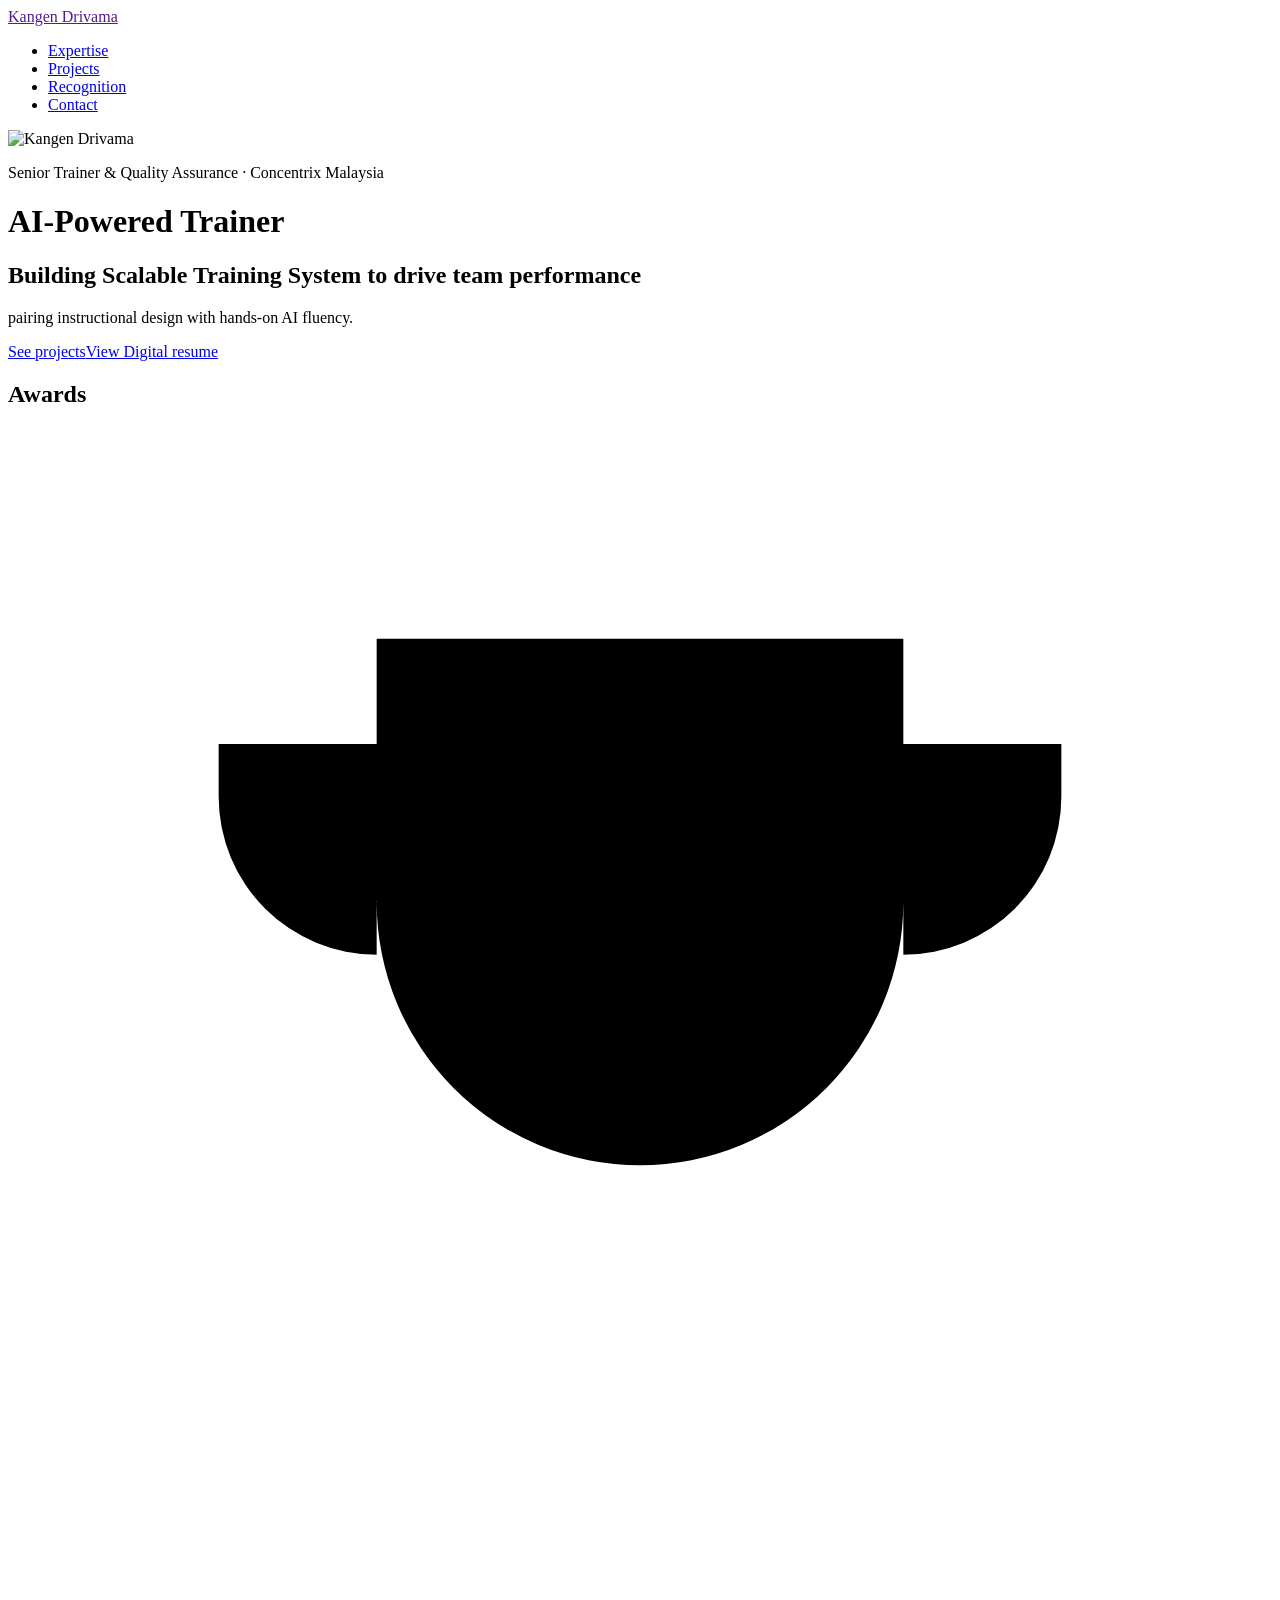
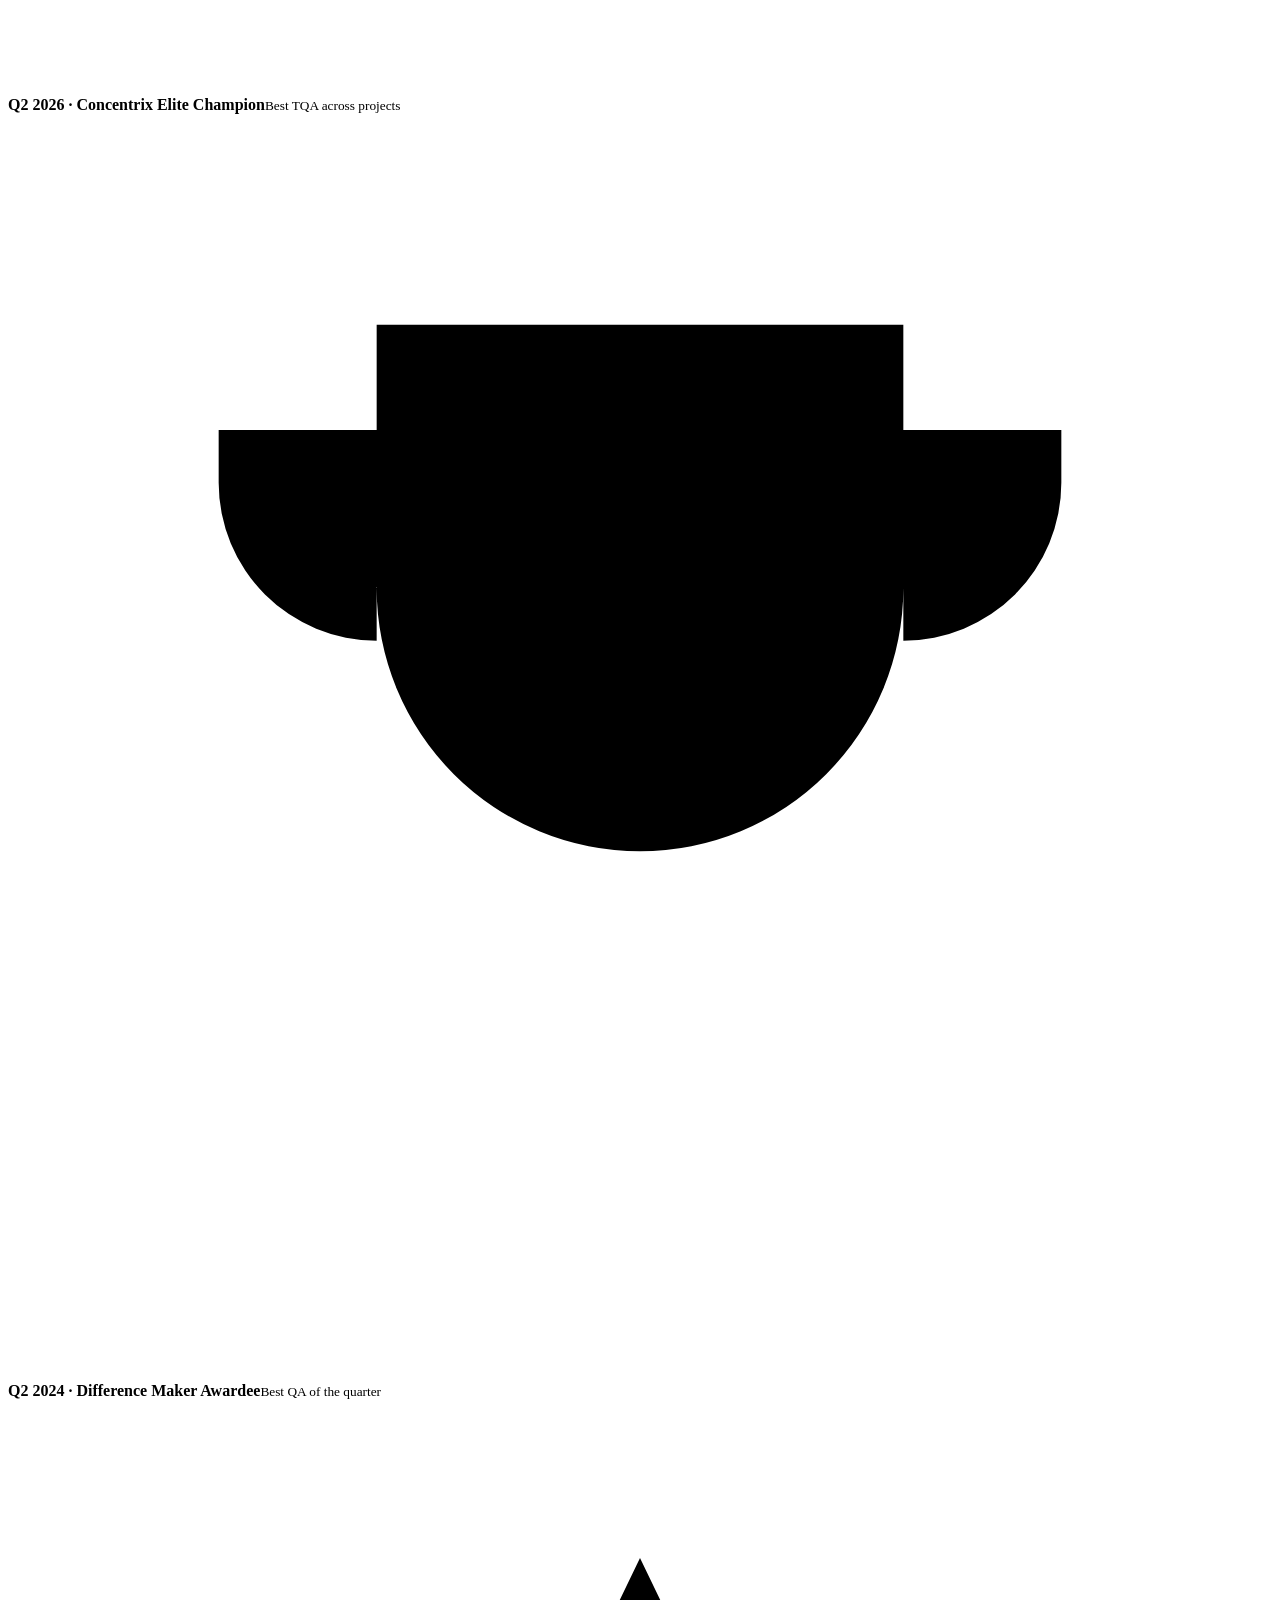
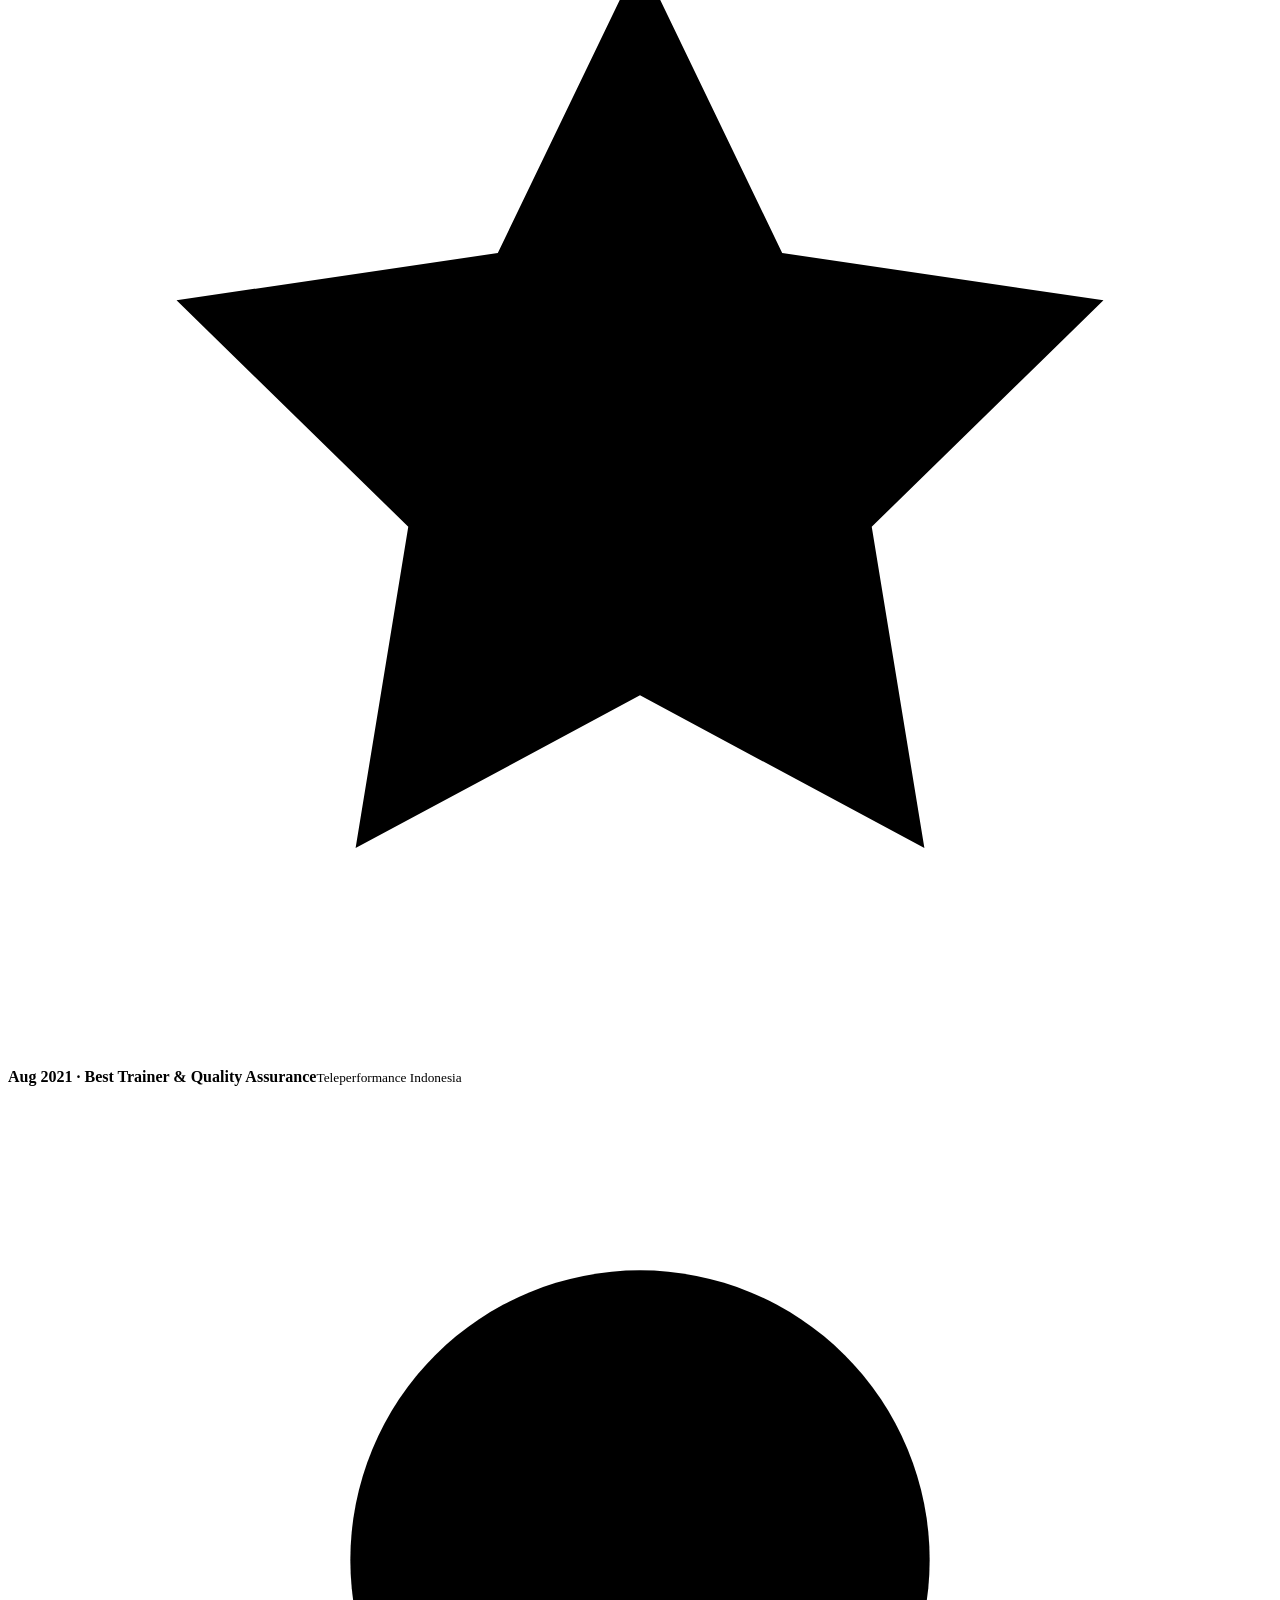
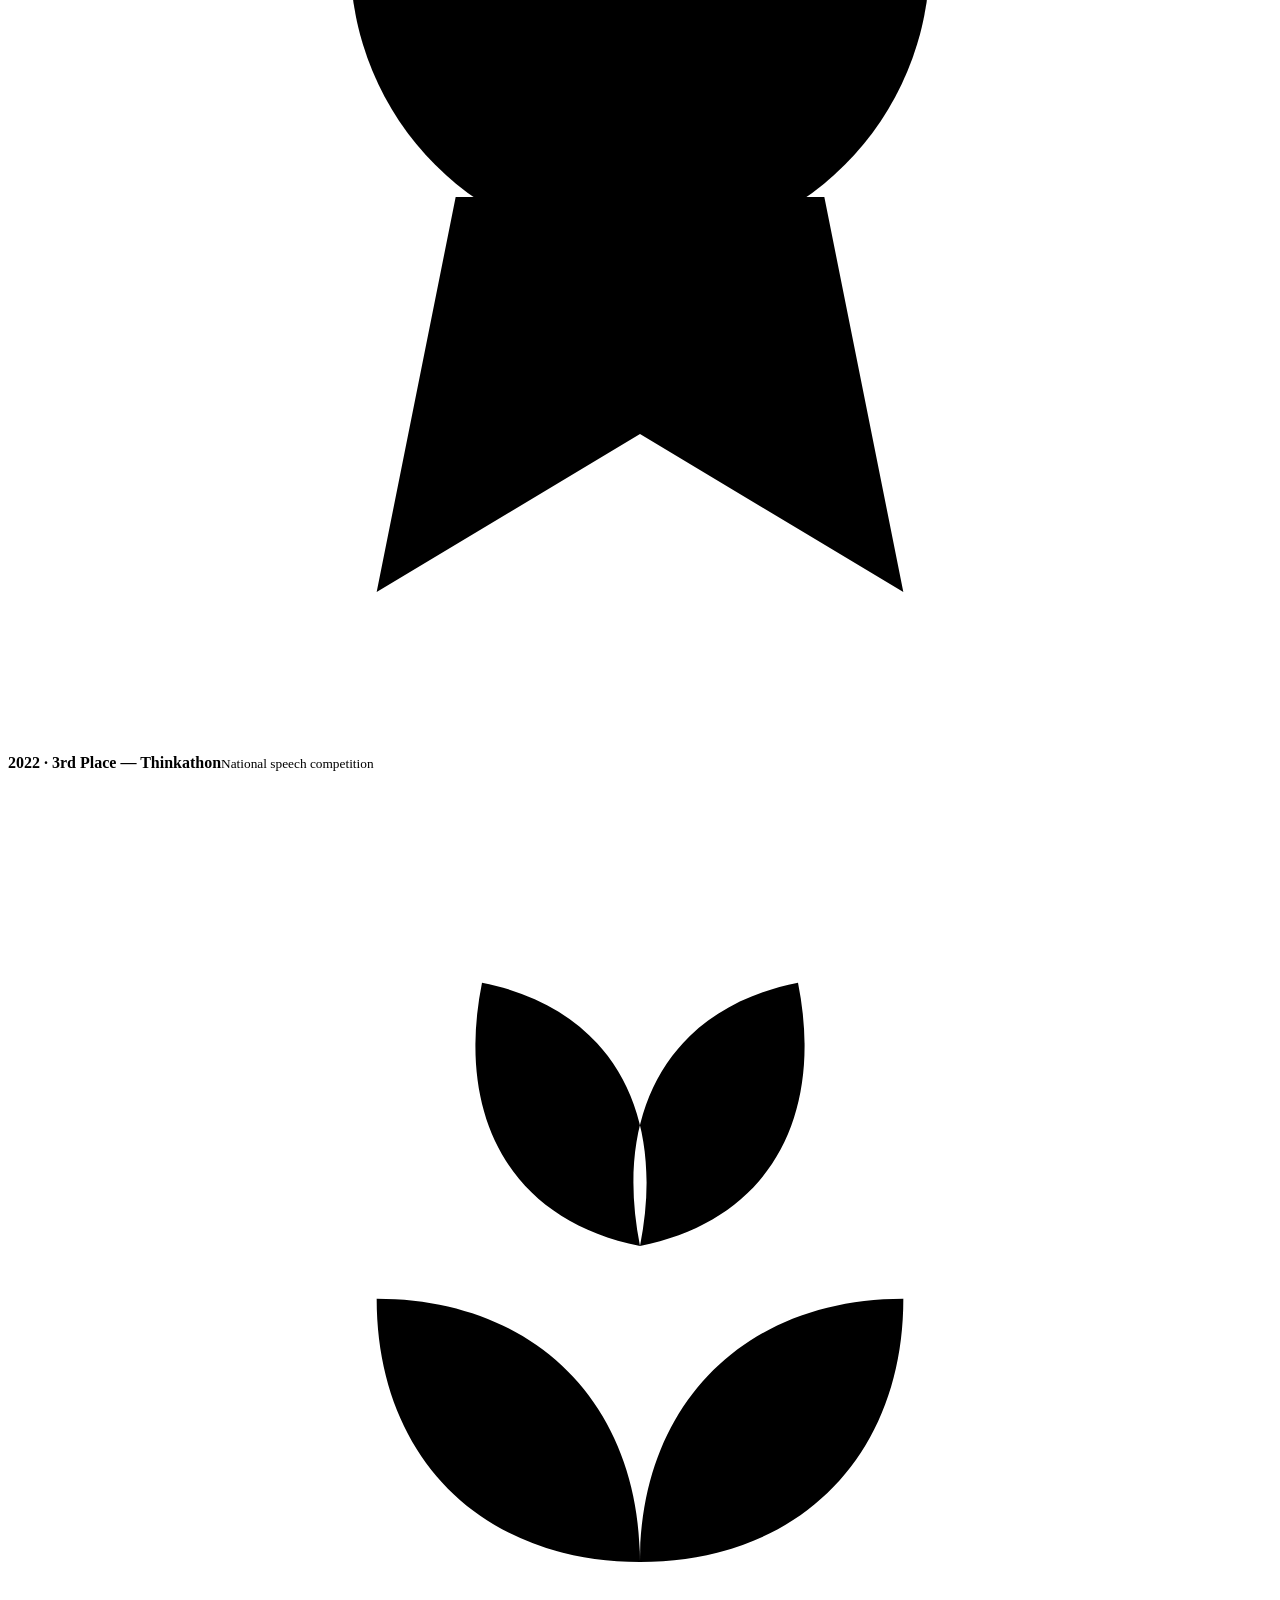
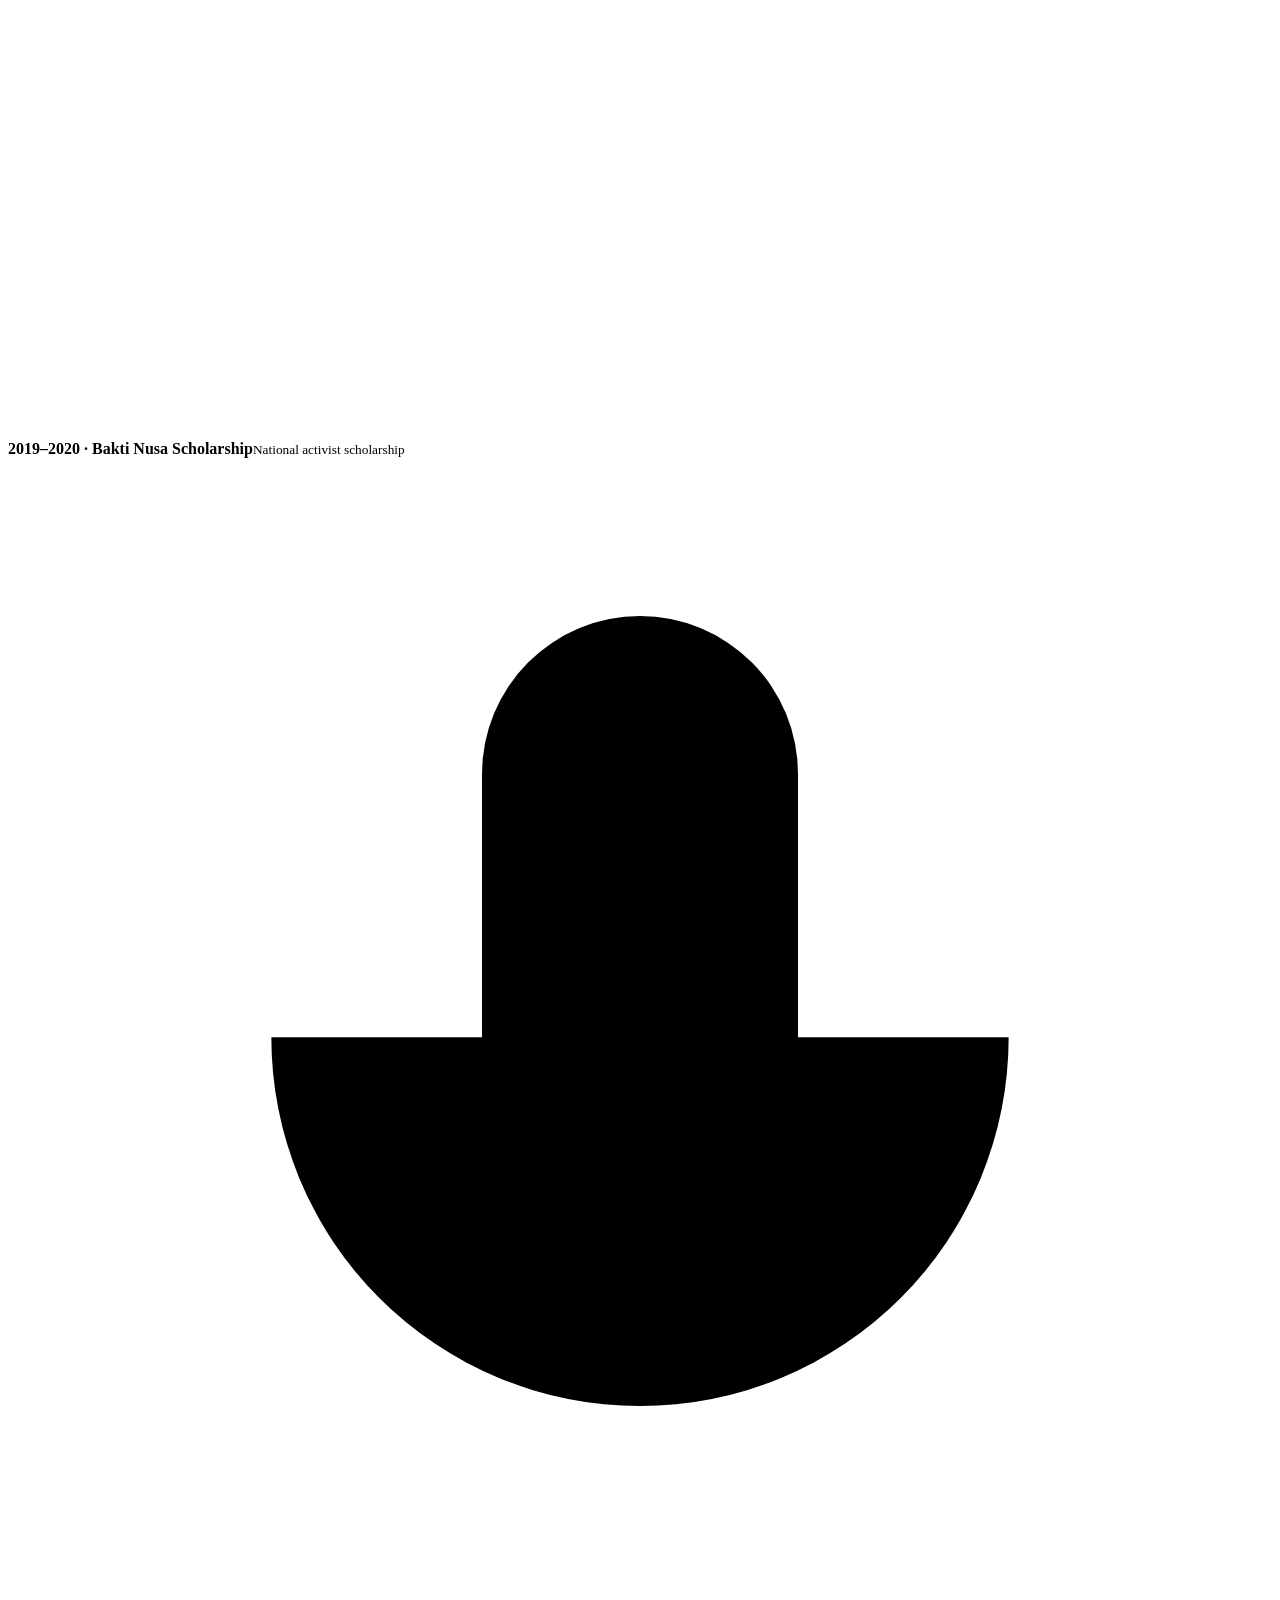
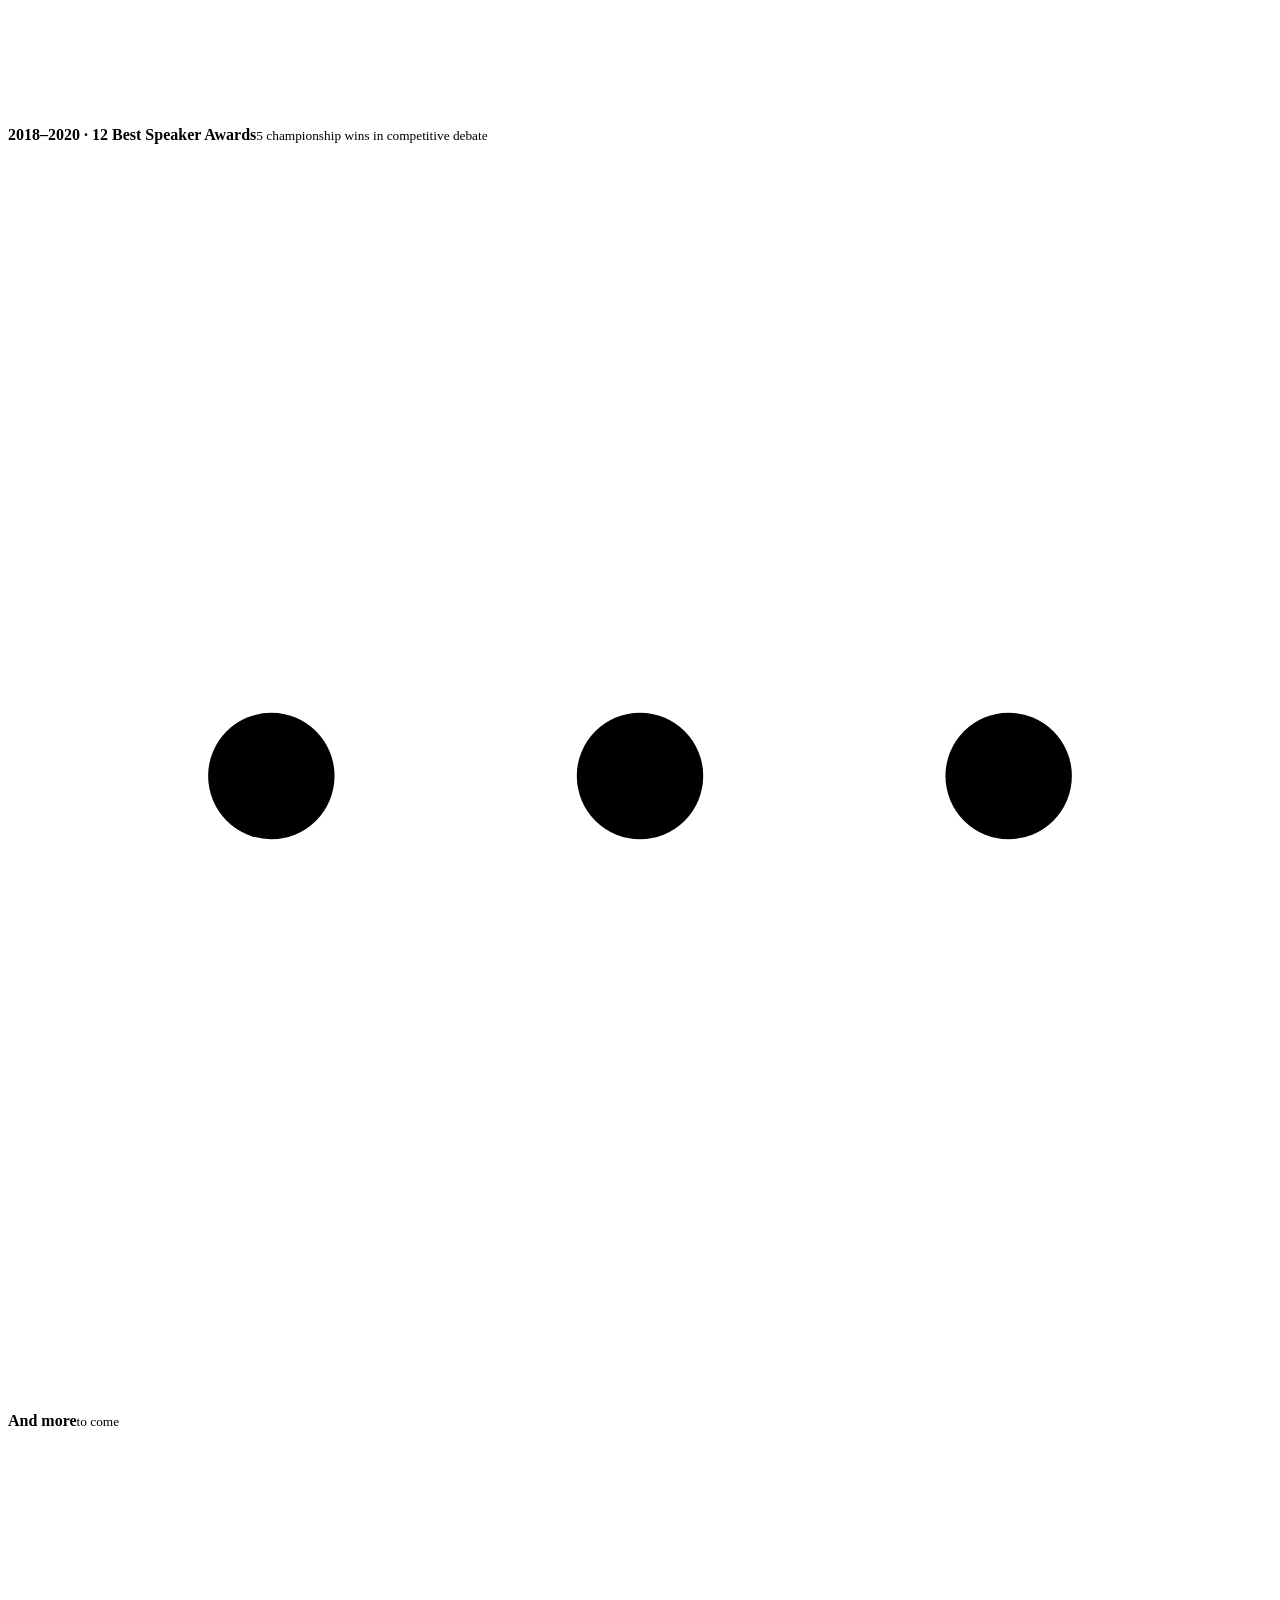
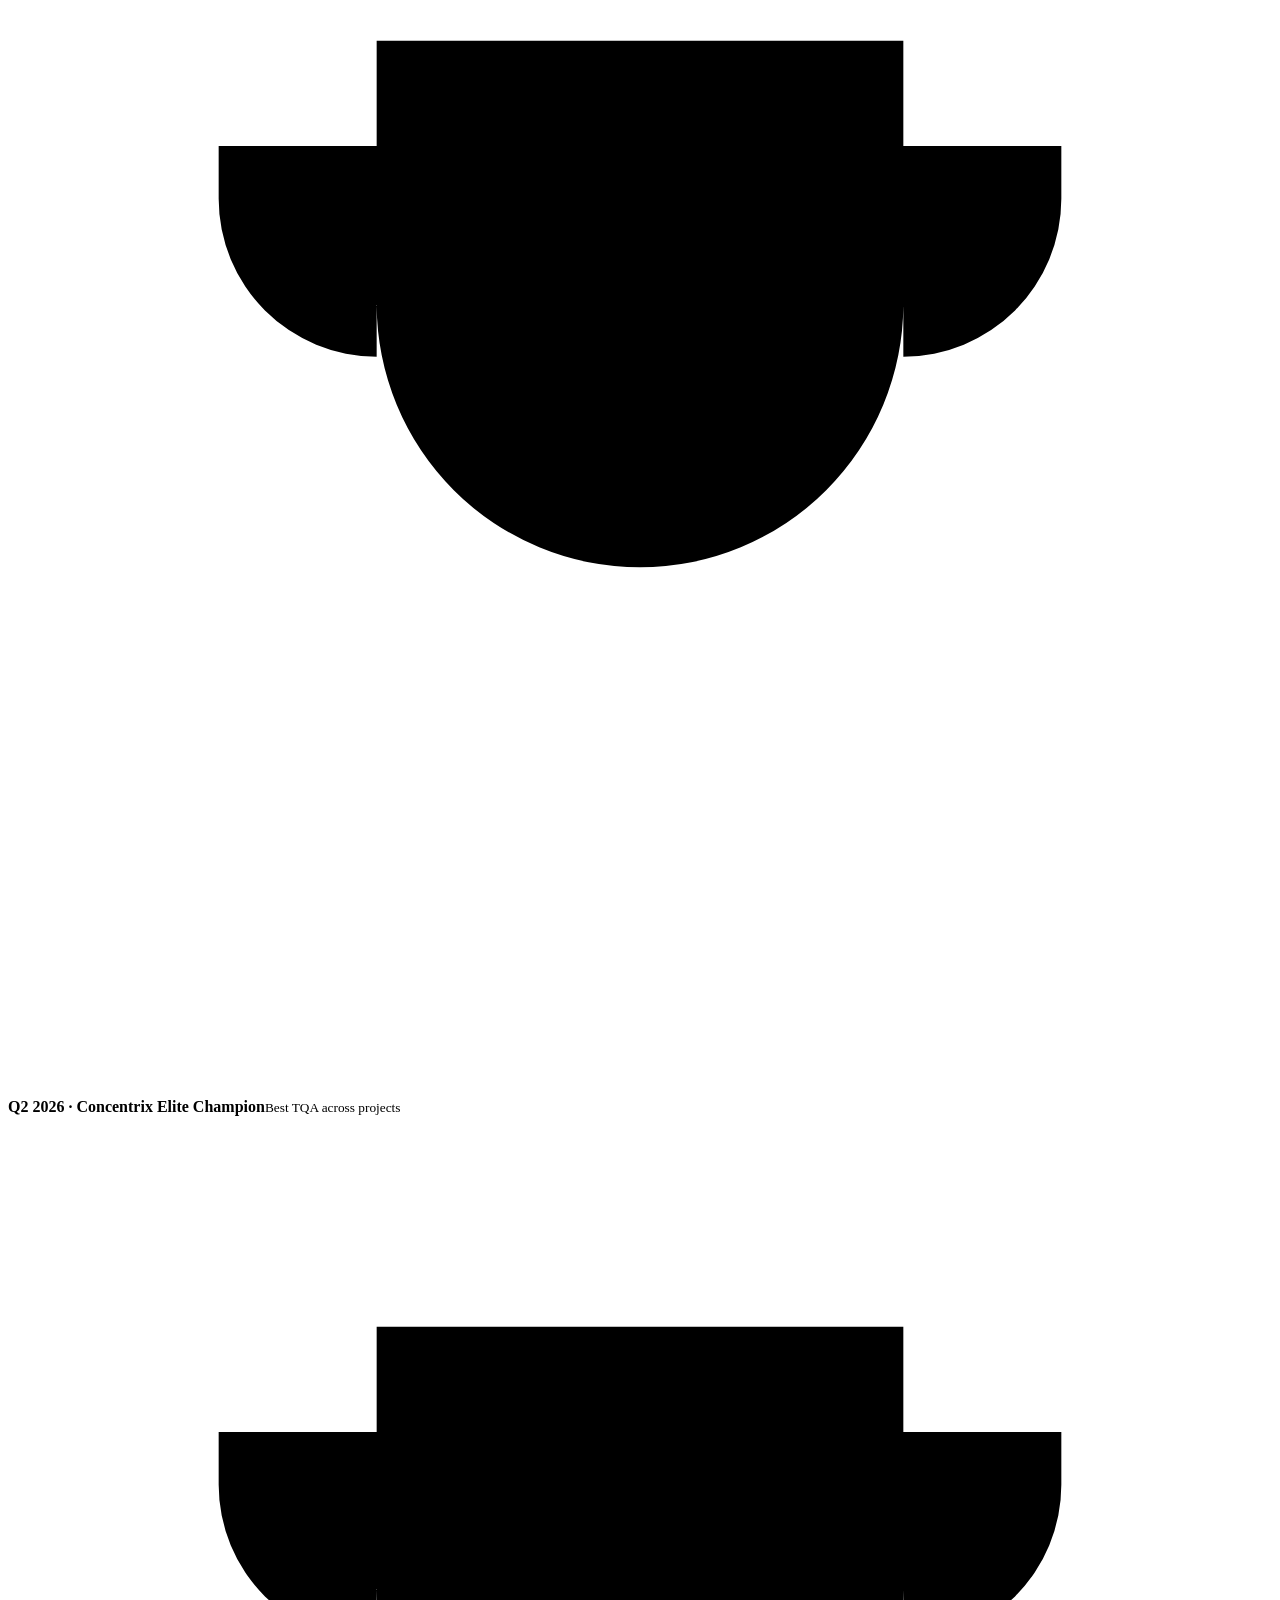
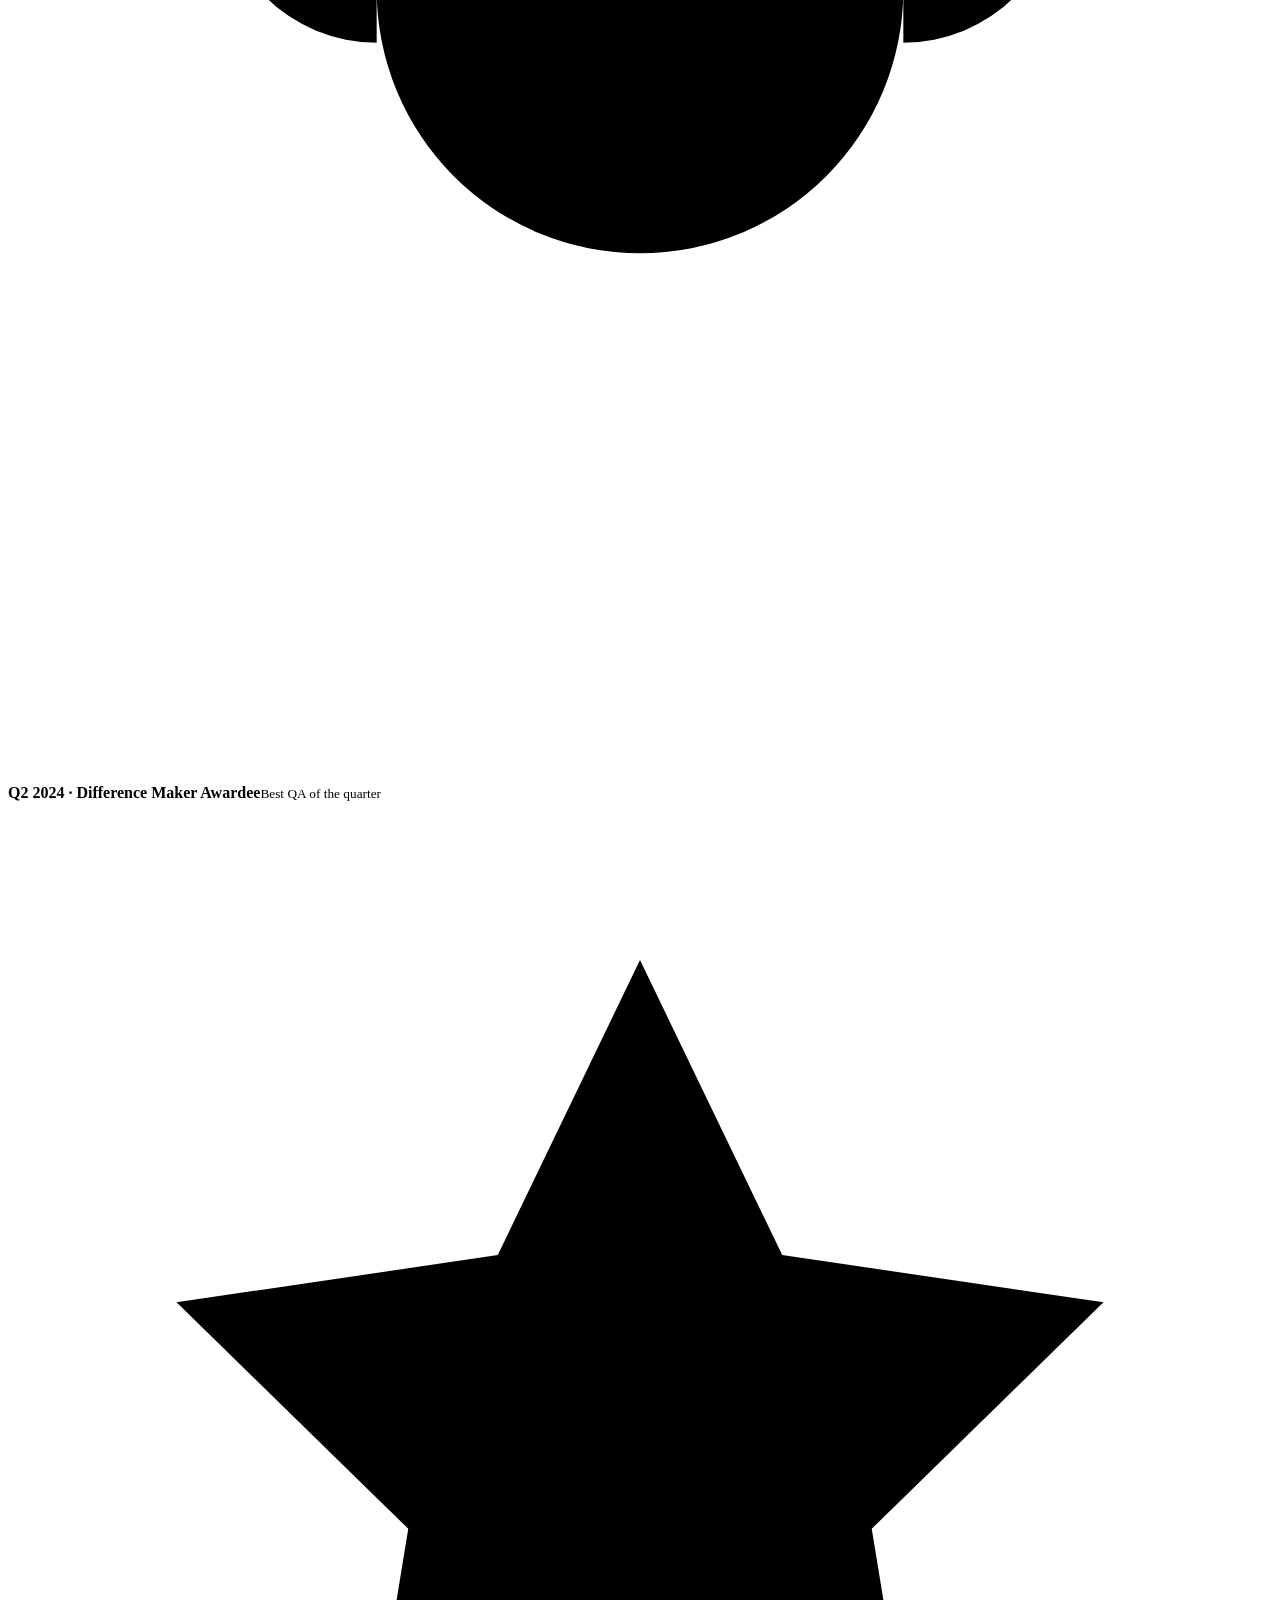
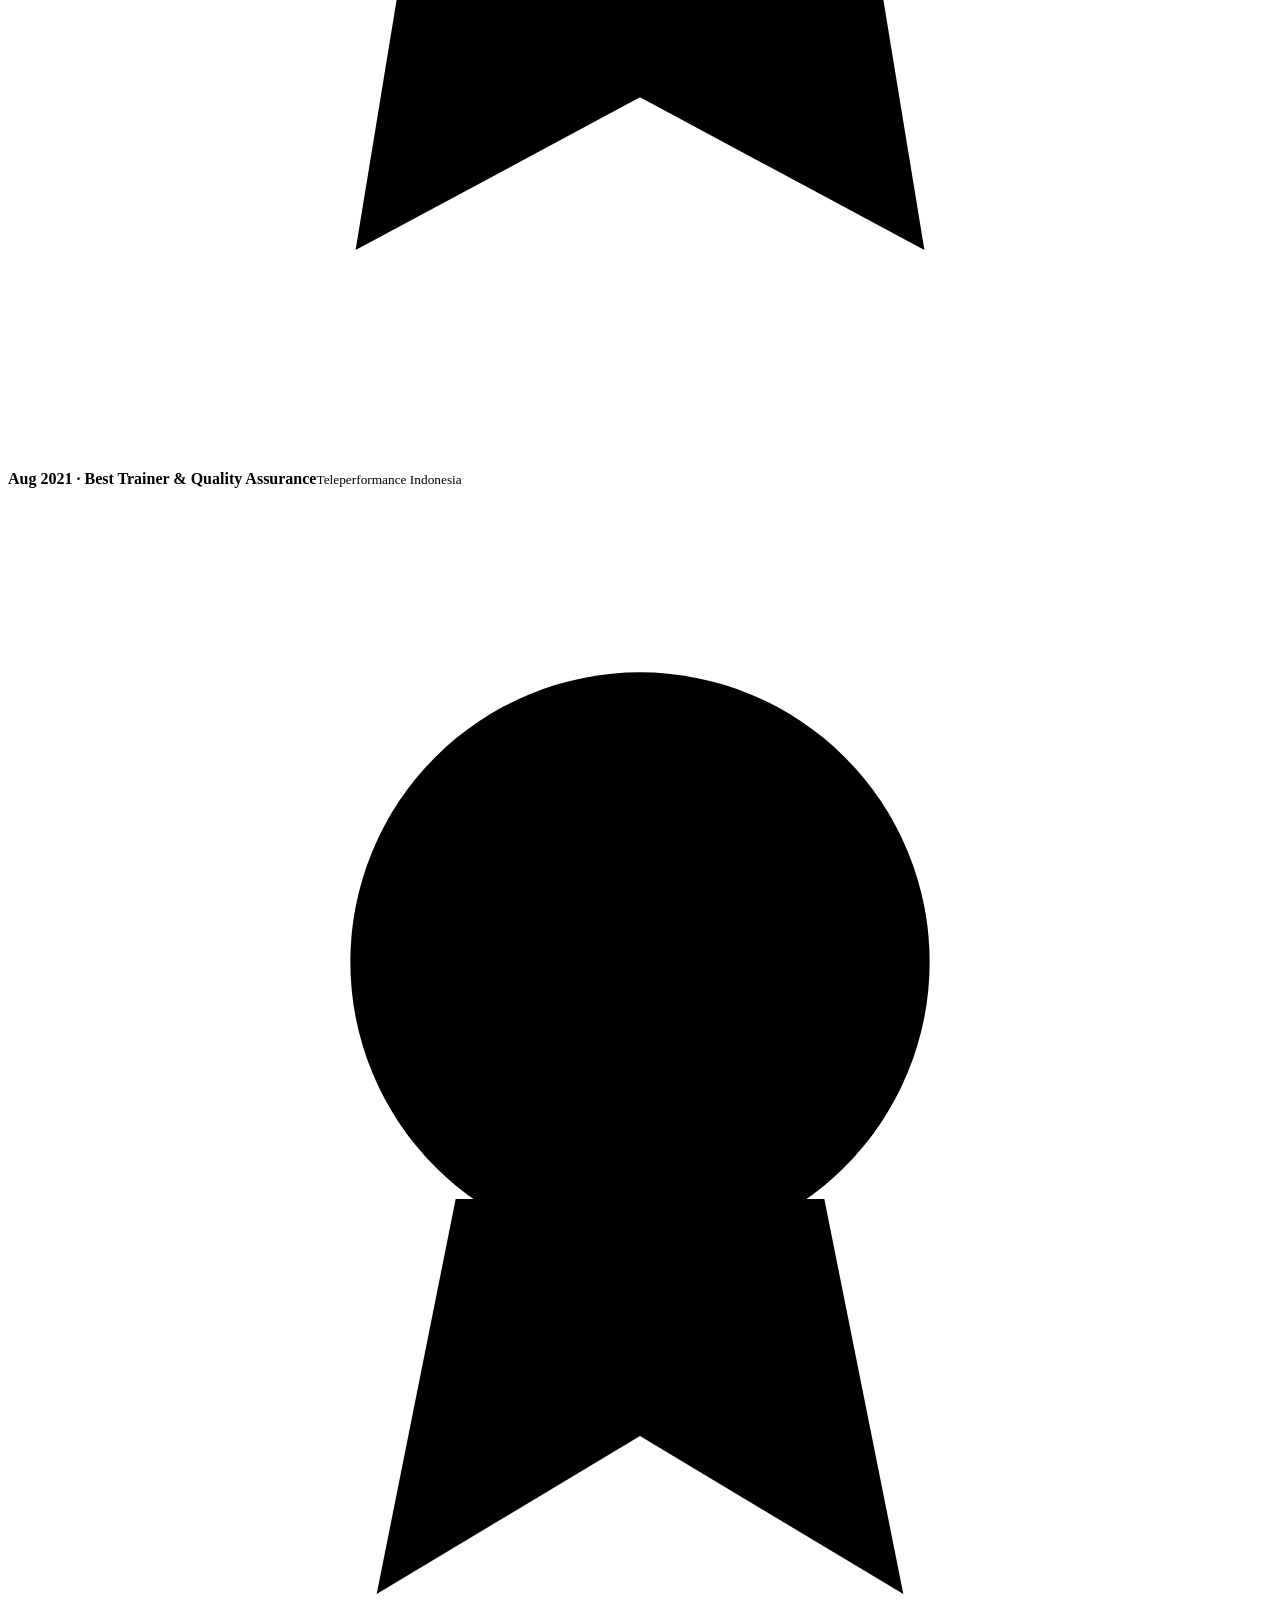
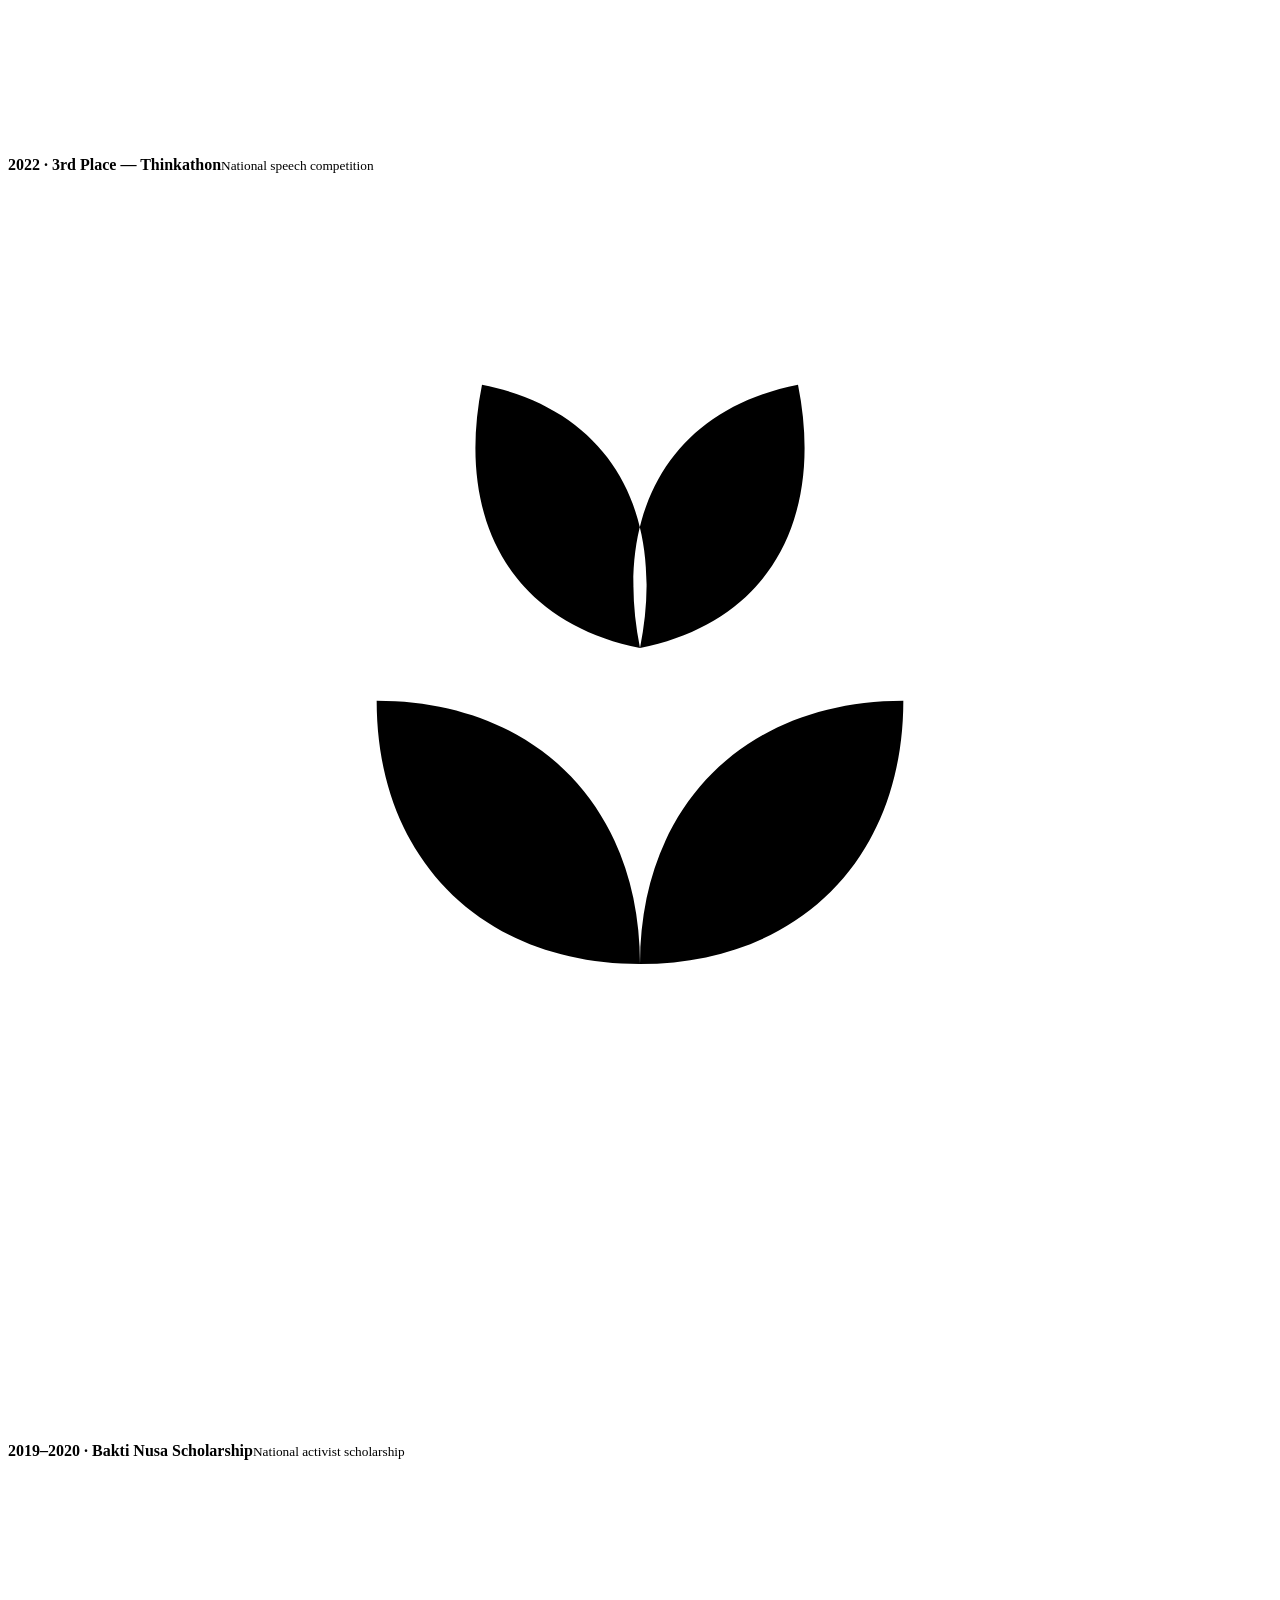
==== index.html @ 98ab6d1a "Update portfolio case study copy Co-authored-by: Copilot <223556219+Copilot@users.noreply.github.com" ====
<!doctype html><html lang="en"><head><meta charset="UTF-8"><meta name="viewport" content="width=device-width, initial-scale=1">
<title>Kangen Drivama — Portfolio</title><meta name="description" content="Kangen Drivama — AI-Powered Trainer. Training Delivery · Quality Assurance · AI Fluency."><meta property="og:title" content="Kangen Drivama — Portfolio"><meta property="og:description" content="Kangen Drivama — AI-Powered Trainer. Training Delivery · Quality Assurance · AI Fluency."><meta property="og:image" content="banner.jpg">
<link rel="icon" type="image/svg+xml" href="favicon.svg"><link rel="preconnect" href="https://fonts.googleapis.com"><link rel="preconnect" href="https://fonts.gstatic.com" crossorigin>
<link rel="stylesheet" href="https://fonts.googleapis.com/css2?family=Inter:wght@400;500;600;700&display=swap"><link rel="stylesheet" href="style.css"></head><body>
<nav><div class="wrap"><a class="logo" href="">Kangen Drivama</a><ul><li><a href="#expertise">Expertise</a></li><li><a href="#projects">Projects</a></li><li><a href="#recognition">Recognition</a></li><li><a href="#contact">Contact</a></li></ul></div></nav>

<header class="hero" id="top"><div class="hero-top"><img src="banner.jpg" alt="Kangen Drivama" width="2056" height="765"><div class="wrap"><div class="hero-text">
<p class="eyebrow">Senior Trainer &amp; Quality Assurance · Concentrix Malaysia</p><h1>AI-Powered Trainer</h1>
<h2 class="sub">Building Scalable Training System to drive team performance</h2><p class="lede">pairing instructional design with hands-on AI fluency.</p>
<div class="hero-actions"><a class="btn" href="#projects">See projects</a><a class="btn ghost" href="https://docs.google.com/document/d/1K8wrg7LNz6Wb9ImQ5GybzJ_0QJP7C4pEwkheutCQfuE/edit?usp=sharing" target="_blank" rel="noopener">View Digital resume</a></div></div></div></div>
<div class="wrap"><div class="awards"><h2>Awards</h2><div class="marq"><div class="track"><div class="chip"><svg viewBox="0 0 24 24" aria-hidden="true"><path d="M8 21h8M12 17v4M7 4h10v5a5 5 0 0 1-10 0V4zM7 6H4v1a3 3 0 0 0 3 3M17 6h3v1a3 3 0 0 1-3 3"/></svg><div><b>Q2 2026 · Concentrix Elite Champion</b><small>Best TQA across projects</small></div></div><div class="chip"><svg viewBox="0 0 24 24" aria-hidden="true"><path d="M8 21h8M12 17v4M7 4h10v5a5 5 0 0 1-10 0V4zM7 6H4v1a3 3 0 0 0 3 3M17 6h3v1a3 3 0 0 1-3 3"/></svg><div><b>Q2 2024 · Difference Maker Awardee</b><small>Best QA of the quarter</small></div></div><div class="chip"><svg viewBox="0 0 24 24" aria-hidden="true"><path d="m12 3 2.700 5.600 6.100.9-4.400 4.300 1 6.100L12 17l-5.400 2.900 1-6.100L3.200 9.500l6.100-.9z"/></svg><div><b>Aug 2021 · Best Trainer &amp; Quality Assurance</b><small>Teleperformance Indonesia</small></div></div><div class="chip"><svg viewBox="0 0 24 24" aria-hidden="true"><circle cx="12" cy="9" r="5.5"/><path d="M8.5 13.5 7 21l5-3 5 3-1.500-7.500"/><path d="M10.500 8.500 12 7v4"/></svg><div><b>2022 · 3rd Place — Thinkathon</b><small>National speech competition</small></div></div><div class="chip"><svg viewBox="0 0 24 24" aria-hidden="true"><path d="M12 20V9M12 15c-3 0-5-2-5-5 3 0 5 2 5 5zM12 15c3 0 5-2 5-5-3 0-5 2-5 5zM12 9c-2.500-.5-3.500-2.500-3-5 2.500.5 3.500 2.500 3 5zM12 9c2.500-.5 3.500-2.500 3-5-2.500.5-3.500 2.500-3 5z"/></svg><div><b>2019–2020 · Bakti Nusa Scholarship</b><small>National activist scholarship</small></div></div><div class="chip"><svg viewBox="0 0 24 24" aria-hidden="true"><rect x="9" y="3" width="6" height="11" rx="3"/><path d="M5 11a7 7 0 0 0 14 0M12 18v3"/></svg><div><b>2018–2020 · 12 Best Speaker Awards</b><small>5 championship wins in competitive debate</small></div></div><div class="chip"><svg viewBox="0 0 24 24" aria-hidden="true"><circle cx="5" cy="12" r="1.200"/><circle cx="12" cy="12" r="1.200"/><circle cx="19" cy="12" r="1.200"/></svg><div><b>And more</b><small>to come</small></div></div><div class="chip"><svg viewBox="0 0 24 24" aria-hidden="true"><path d="M8 21h8M12 17v4M7 4h10v5a5 5 0 0 1-10 0V4zM7 6H4v1a3 3 0 0 0 3 3M17 6h3v1a3 3 0 0 1-3 3"/></svg><div><b>Q2 2026 · Concentrix Elite Champion</b><small>Best TQA across projects</small></div></div><div class="chip"><svg viewBox="0 0 24 24" aria-hidden="true"><path d="M8 21h8M12 17v4M7 4h10v5a5 5 0 0 1-10 0V4zM7 6H4v1a3 3 0 0 0 3 3M17 6h3v1a3 3 0 0 1-3 3"/></svg><div><b>Q2 2024 · Difference Maker Awardee</b><small>Best QA of the quarter</small></div></div><div class="chip"><svg viewBox="0 0 24 24" aria-hidden="true"><path d="m12 3 2.700 5.600 6.100.9-4.400 4.300 1 6.100L12 17l-5.400 2.900 1-6.100L3.200 9.500l6.100-.9z"/></svg><div><b>Aug 2021 · Best Trainer &amp; Quality Assurance</b><small>Teleperformance Indonesia</small></div></div><div class="chip"><svg viewBox="0 0 24 24" aria-hidden="true"><circle cx="12" cy="9" r="5.5"/><path d="M8.5 13.5 7 21l5-3 5 3-1.500-7.500"/><path d="M10.500 8.500 12 7v4"/></svg><div><b>2022 · 3rd Place — Thinkathon</b><small>National speech competition</small></div></div><div class="chip"><svg viewBox="0 0 24 24" aria-hidden="true"><path d="M12 20V9M12 15c-3 0-5-2-5-5 3 0 5 2 5 5zM12 15c3 0 5-2 5-5-3 0-5 2-5 5zM12 9c-2.500-.5-3.500-2.500-3-5 2.500.5 3.500 2.500 3 5zM12 9c2.500-.5 3.500-2.500 3-5-2.500.5-3.500 2.500-3 5z"/></svg><div><b>2019–2020 · Bakti Nusa Scholarship</b><small>National activist scholarship</small></div></div><div class="chip"><svg viewBox="0 0 24 24" aria-hidden="true"><rect x="9" y="3" width="6" height="11" rx="3"/><path d="M5 11a7 7 0 0 0 14 0M12 18v3"/></svg><div><b>2018–2020 · 12 Best Speaker Awards</b><small>5 championship wins in competitive debate</small></div></div><div class="chip"><svg viewBox="0 0 24 24" aria-hidden="true"><circle cx="5" cy="12" r="1.200"/><circle cx="12" cy="12" r="1.200"/><circle cx="19" cy="12" r="1.200"/></svg><div><b>And more</b><small>to come</small></div></div></div></div></div></div></header>
<main class="wrap"><div class="stats-resume"><div class="stats"><div><b>5+</b><span>Years Professional Experience</span></div><div><b>3&times;</b><span>QA &amp; Trainer awards</span></div><div><b>15+</b><span>Workflows</span></div></div></div>
<section id="expertise"><h2>Expertise</h2><p class="sub">Four disciplines. One practitioner.</p>
<div class="row"><h3>Training Design &amp; Delivery</h3><p>I design courses from learning objective to SCORM deployment, classroom, virtual, and blended formats. Built for retention, not just compliance.</p></div>
<div class="row"><h3>Quality Assurance &amp; Calibration</h3><p>Case auditing across policy frameworks, RCA cycles, and client calibration calls. I find the root of errors and cascade final outcomes before they repeat.</p></div>
<div class="row"><h3>Knowledge Management</h3><p>Structured KB articles and SOPs agents actually use — decision trees, scenario logic, and search-ready structure. Policy made navigable.</p></div>
<div class="row"><h3>AI Tools Integration</h3><p>Building AI-powered training pipelines: DeepSeek roleplay assessors, automated score webhooks, LMS-to-dashboard data flows. Human learning, machine-augmented.</p></div>
<div class="skills-block"><h2>Skills</h2><div class="skills"><span>Instructional Design</span><span>Quality Assurance</span><span>Articulate Rise</span><span>LMS</span><span>Root Cause Analysis</span><span>AI Fluency</span><span>Video Production</span><span>Knowledge Base Development</span><span>Data Analysis</span><span>Training Delivery</span><span>Coaching &amp; Mentoring</span><span>Bahasa Indonesia</span><span>Bahasa Malaysia</span><span>English</span></div></div></section>
<section id="projects"><h2>featured work</h2><p class="sub">Built, deployed, measured.</p><div class="grid"><a class="card" href="projects/k-store-elearning/"><div class="thumb"><span>E-Learning</span><img src="thumbs/k-store-elearning.png" alt="" loading="lazy" onerror="if(!this.dataset.t){this.dataset.t=1;this.src='thumbs/k-store-elearning.jpg'}else{this.remove()}"></div><div class="body"><div class="cat">E-Learning</div><h3>K Store Campaign Update Course</h3><p>Full Rise course — campaign briefing, scored quiz, AI roleplay assessment, Moodle integration, and live analytics dashboard.</p><div class="tags"><span>Articulate Rise</span><span>Google Sheets</span><span>AI Tutor</span><span>SCORM</span></div><span class="go">View case study →</span></div></a><a class="card" href="projects/training-dashboard/"><div class="thumb"><span>Analytics</span><img src="thumbs/training-dashboard.png" alt="" loading="lazy" onerror="if(!this.dataset.t){this.dataset.t=1;this.src='thumbs/training-dashboard.jpg'}else{this.remove()}"></div><div class="body"><div class="cat">Analytics</div><h3>Training Performance Dashboard</h3><p>Live Looker Studio dashboard tracking AI knowledge scores, learner answers, and completion trends — fed automatically from Google Sheets and the AI Tutor webhook.</p><div class="tags"><span>Looker Studio</span><span>Google Sheets</span><span>Apps Script</span><span>Render.com</span></div><span class="go">View case study →</span></div></a><a class="card" href="projects/role-play-trainer/"><div class="thumb"><span>AI Simulator</span><img src="thumbs/role-play-trainer.png" alt="" loading="lazy" onerror="if(!this.dataset.t){this.dataset.t=1;this.src='thumbs/role-play-trainer.jpg'}else{this.remove()}"></div><div class="body"><div class="cat">AI Simulator</div><h3>Chat &amp; Email Role-Play Trainer</h3><p>Two AI-powered simulators — live chat and email — scored in real time. The AI plays the customer; every run is different, scoring stays fixed.</p><div class="tags"><span>DeepSeek</span><span>Render.com</span><span>Scoring Engine</span></div><span class="go">View case study →</span></div></a><a class="card" href="projects/kb-ai-data-annotation/"><div class="thumb"><span>Screen Recorder</span><img src="thumbs/kb-ai-data-annotation.png" alt="" loading="lazy" onerror="if(!this.dataset.t){this.dataset.t=1;this.src='thumbs/kb-ai-data-annotation.jpg'}else{this.remove()}"></div><div class="body"><div class="cat">Screen Recorder</div><h3>Intro to Best Practice, Backend and Knowledge Base</h3><p>A detailed tutorial on navigating and connecting Best Practices (BP), Backend (BE) Systems, and the Knowledge Base (KB) for modern customer support operations.</p><div class="tags"><span>Best Practices</span><span>Backend Systems</span><span>Knowledge Base</span><span>Screen Recorder</span></div><span class="go">View case study →</span></div></a><a class="card" href="projects/kb-customer-service/"><div class="thumb"><span>Knowledge Base</span><img src="thumbs/kb-customer-service.png" alt="" loading="lazy" onerror="if(!this.dataset.t){this.dataset.t=1;this.src='thumbs/kb-customer-service.jpg'}else{this.remove()}"></div><div class="body"><div class="cat">Knowledge Base</div><h3>Customer Service KB &amp; Best Practice (BP)</h3><p>Paired KB and Best Practice (BP) guide for e-commerce frontline agents — five-part scenario structure, decision trees, on-hold subprocess, and escalation tiers.</p><div class="tags"><span>KB Design</span><span>Best Practice (BP)</span><span>E-Commerce</span></div><span class="go">View case study →</span></div></a><a class="card" href="projects/campaign-update-video/"><div class="thumb"><span>Video</span><img src="thumbs/campaign-update-video.png" alt="" loading="lazy" onerror="if(!this.dataset.t){this.dataset.t=1;this.src='thumbs/campaign-update-video.jpg'}else{this.remove()}"></div><div class="body"><div class="cat">Video</div><h3>Customer Service in AI Era</h3><p>A talking-head explainer on customer service in the AI era, produced with an AI-assisted workflow from smartphone footage to finished video in one day.</p><div class="tags"><span>AI-assisted production</span><span>Google Flow</span><span>Video</span></div><span class="go">View case study →</span></div></a></div></section>
<section id="recognition"><h2>Recognition</h2><p class="sub">Awards &amp; honours.</p><div class="row award"><time>Q2 2026</time><div><strong>Concentrix Elite Champion</strong><small>Best TQA across projects</small></div></div><div class="row award"><time>Q2 2024</time><div><strong>Difference Maker Awardee</strong><small>Best QA of the quarter</small></div></div><div class="row award"><time>Aug 2021</time><div><strong>Best Trainer &amp; Quality Assurance</strong><small>Teleperformance Indonesia</small></div></div><div class="row award"><time>2022</time><div><strong>3rd Place — Thinkathon</strong><small>National speech competition</small></div></div><div class="row award"><time>2019–2020</time><div><strong>Bakti Nusa Scholarship</strong><small>National activist scholarship</small></div></div><div class="row award"><time>2018–2020</time><div><strong>12 Best Speaker Awards</strong><small>5 championship wins in competitive debate</small></div></div><div class="row award"><time>2019</time><div><strong>Best Graduate — IR Dept.</strong><small>Andalas University · GPA 3.80</small></div></div></section>
<section id="contact" class="contact"><h2>Contact</h2><p class="sub">Let’s build something.</p><p style="color:var(--mute);margin-bottom:20px">Open to Training/L&amp;D Lead, Program Manager, Learning Designer, and related roles.<br>Willing to relocate and open to remote opportunities.</p>
<a href="https://www.linkedin.com/in/kangendrivama" target="_blank" rel="noopener"><span>LinkedIn</span><span>Kangen Drivama</span></a><a href="mailto:contact@kdrivama.work"><span>Email</span><span>contact@kdrivama.work</span></a></section></main><footer><div class="wrap"><span>© 2026 Kangen Drivama</span><span>Kuala Lumpur, Malaysia</span></div></footer><script>
if ("IntersectionObserver" in window) {
  const observer = new IntersectionObserver((entries, activeObserver) => {
    entries.forEach(entry => {
      if (entry.isIntersecting) {
        entry.target.classList.add("is-visible");
        activeObserver.unobserve(entry.target);
      }
    });
  }, { threshold: 0.12 });
  document.querySelectorAll(".stats, main section, .case, footer").forEach(element => {
    element.classList.add("reveal");
    observer.observe(element);
  });
}
</script></body></html>
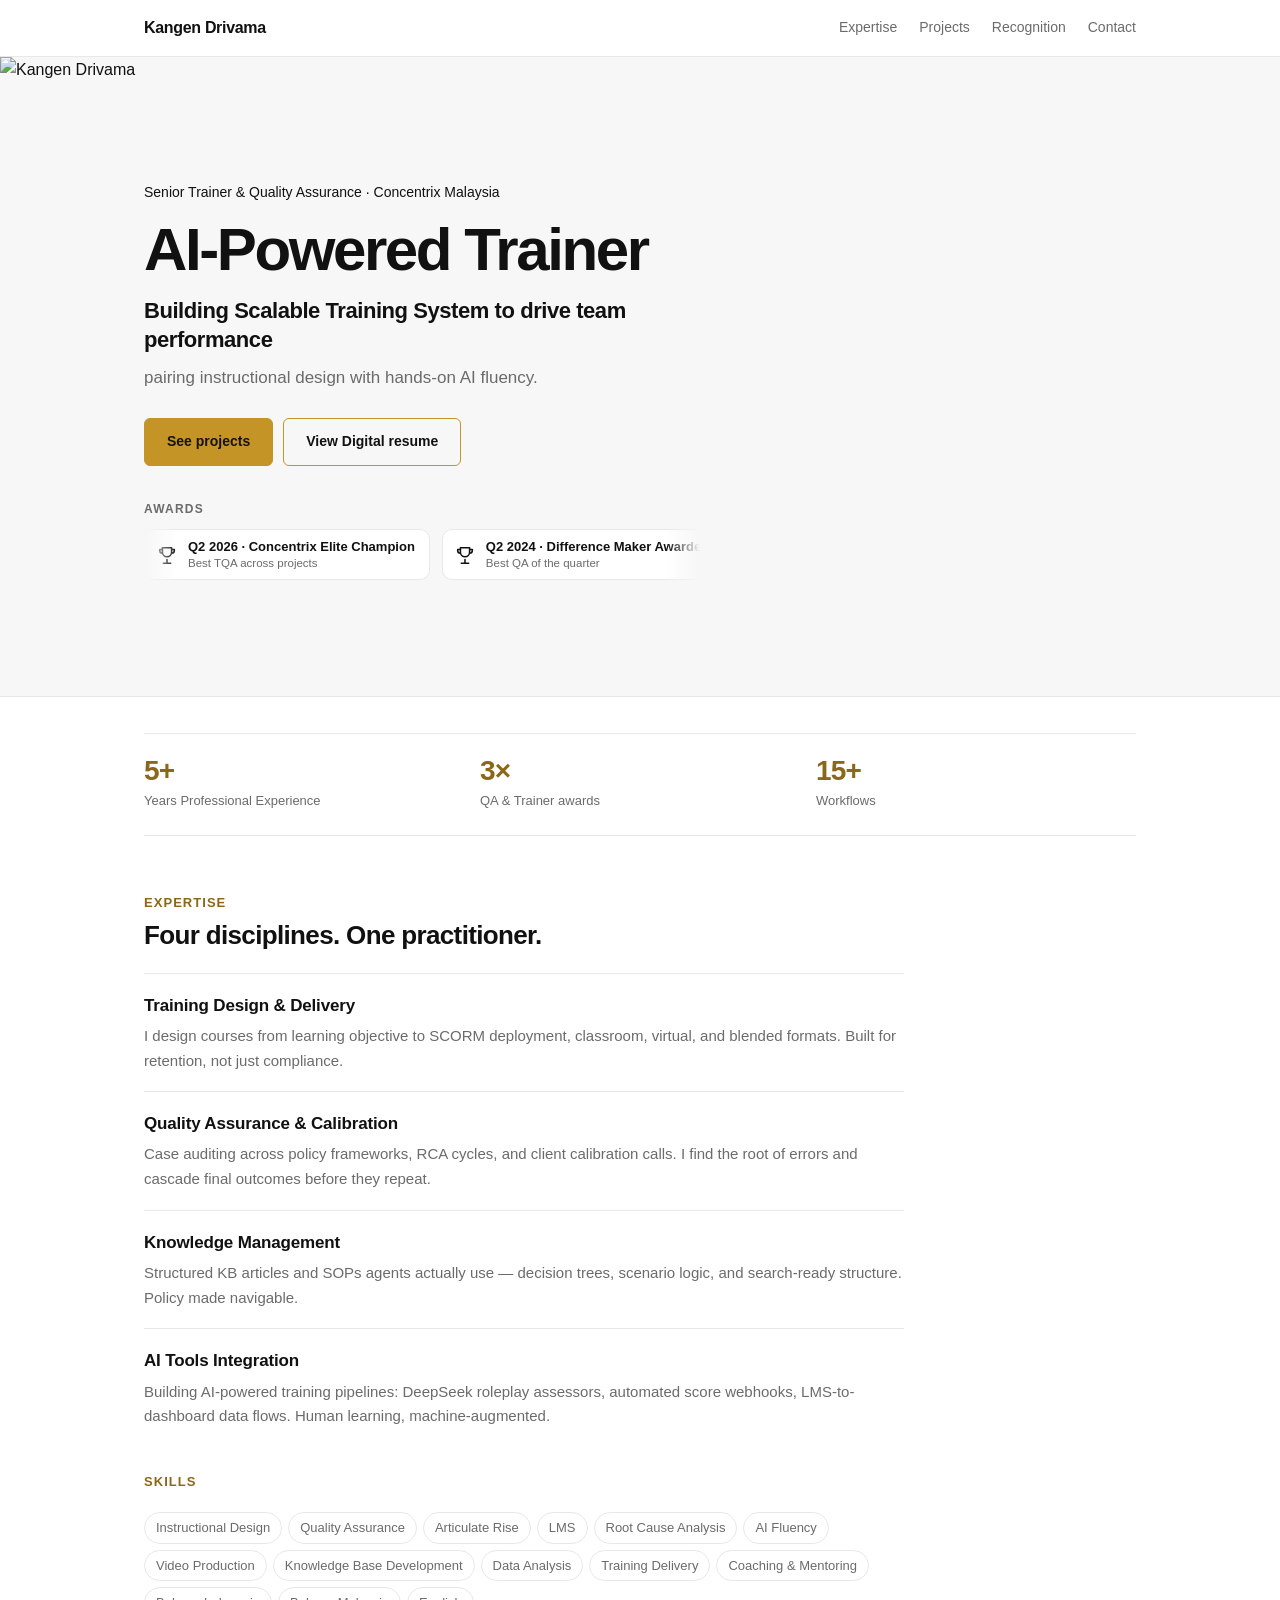
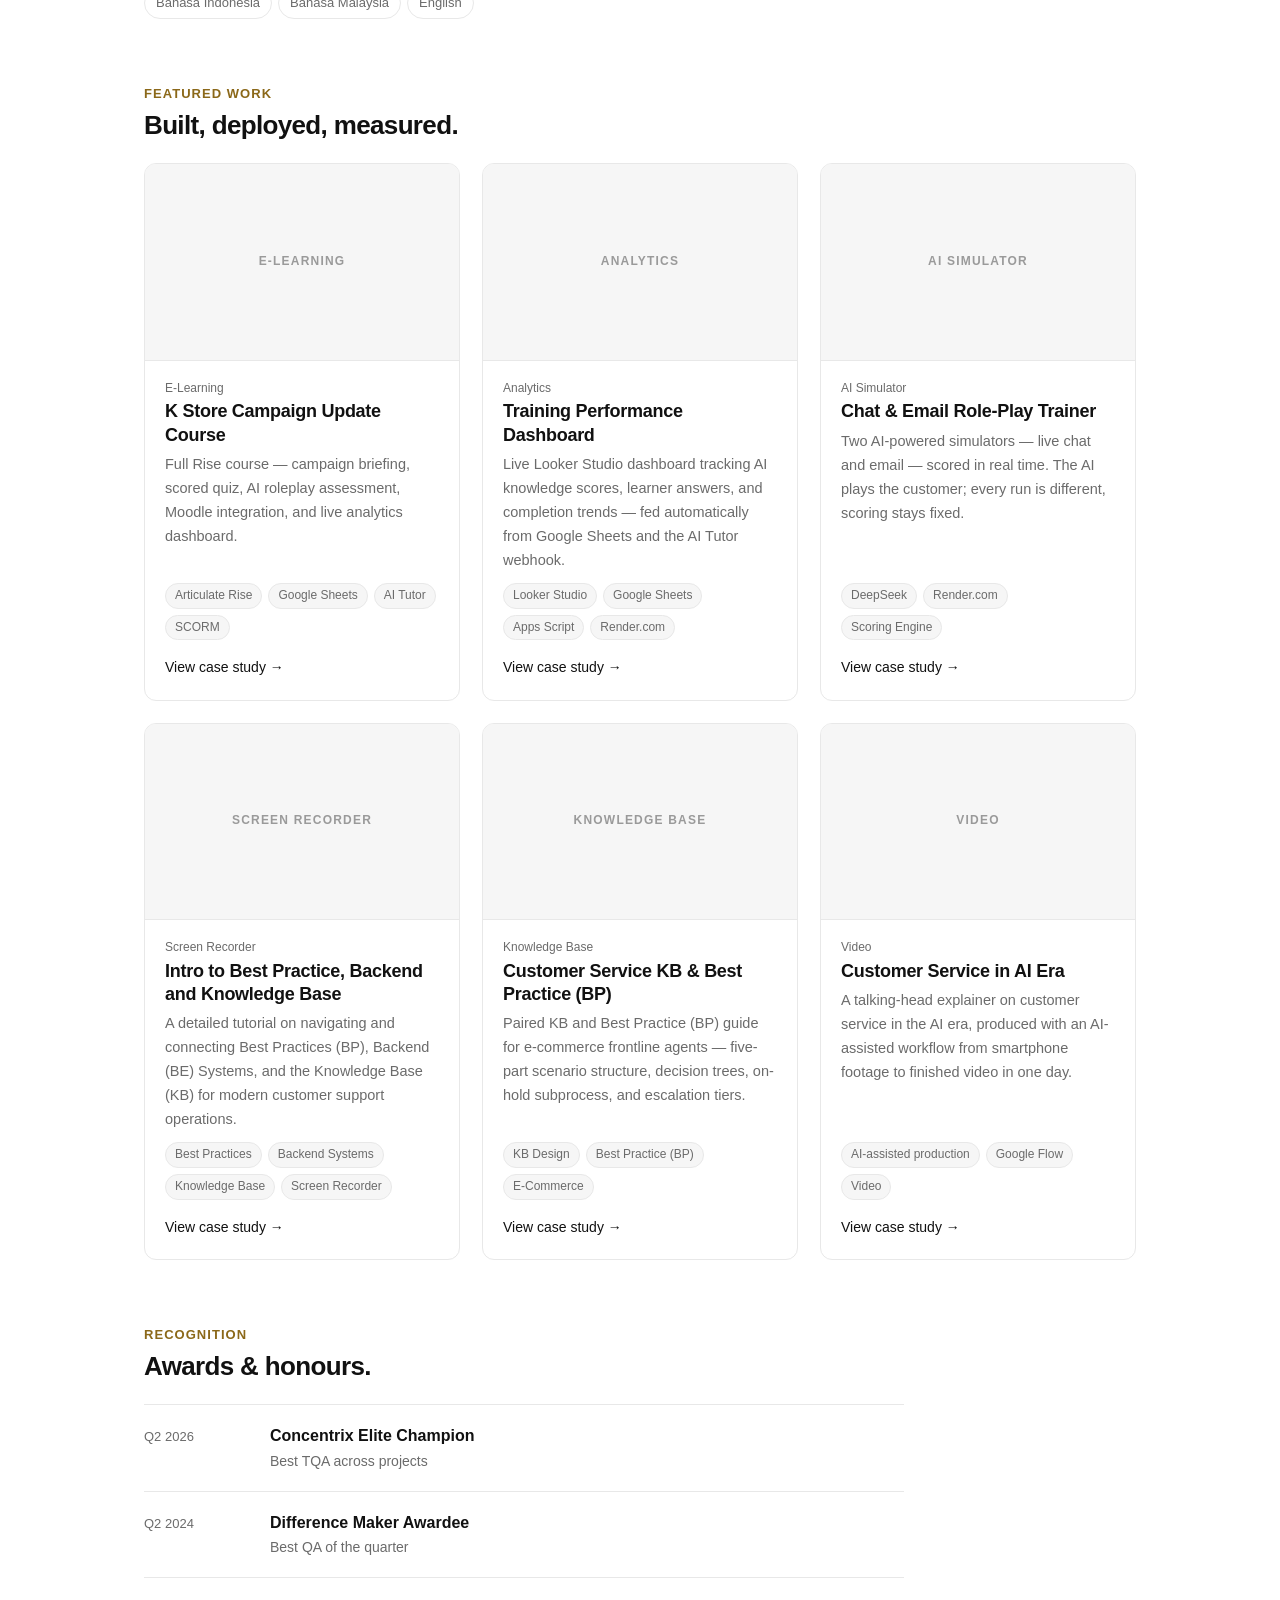
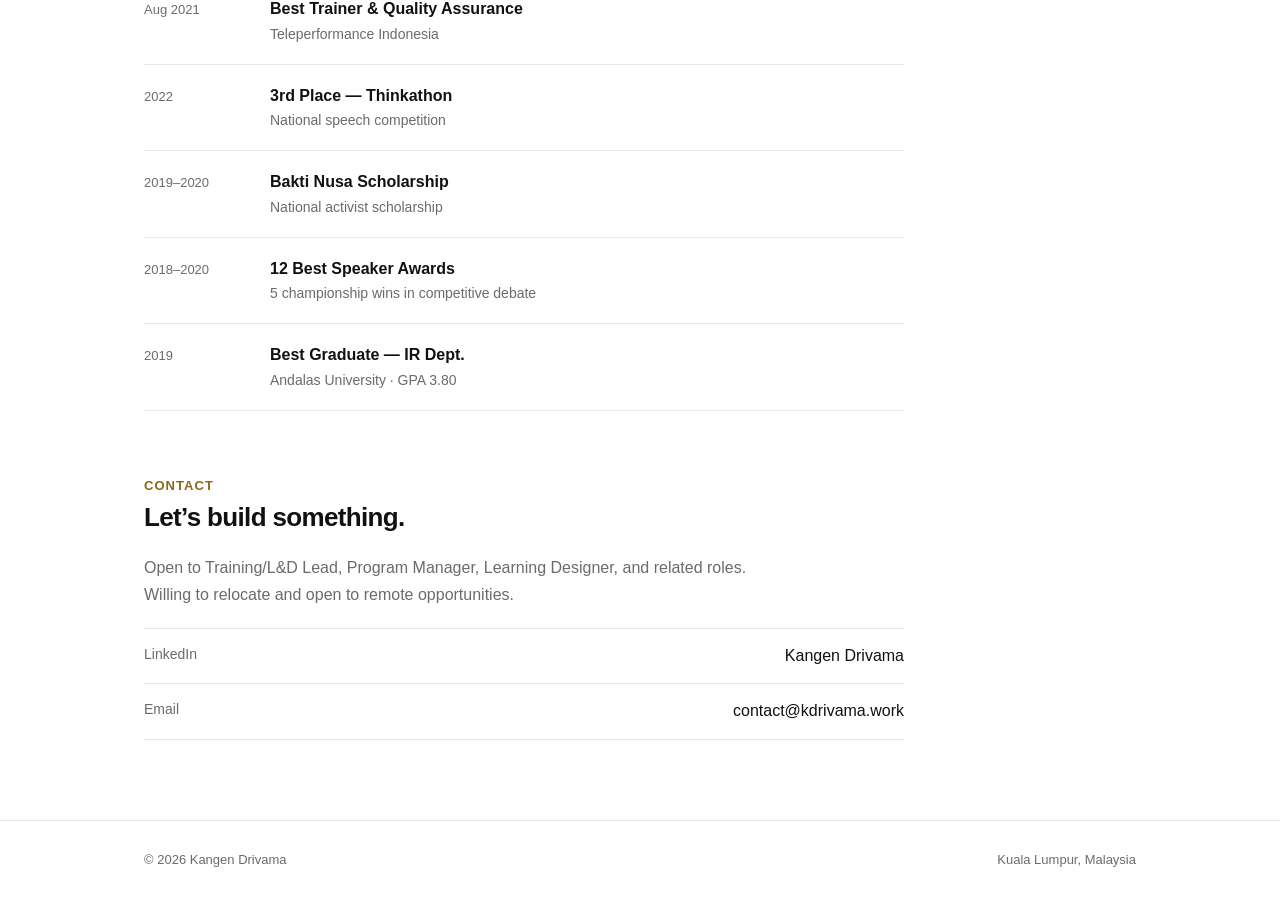
==== commit 0fcc42cb: "Speed up mobile project section reveal Co-authored-by: Copilot <223556219+Copilot@users.noreply.gith" ====
--- a/index.html
+++ b/index.html
@@ -1,6 +1,6 @@
 <!doctype html><html lang="en"><head><meta charset="UTF-8"><meta name="viewport" content="width=device-width, initial-scale=1">
 <title>Kangen Drivama — Portfolio</title><meta name="description" content="Kangen Drivama — AI-Powered Trainer. Training Delivery · Quality Assurance · AI Fluency."><meta property="og:title" content="Kangen Drivama — Portfolio"><meta property="og:description" content="Kangen Drivama — AI-Powered Trainer. Training Delivery · Quality Assurance · AI Fluency."><meta property="og:image" content="banner.jpg">
-<link rel="icon" type="image/svg+xml" href="favicon.svg"><link rel="preconnect" href="https://fonts.googleapis.com"><link rel="preconnect" href="https://fonts.gstatic.com" crossorigin>
+<link rel="icon" href="/favicon.png" type="image/png" sizes="48x48"><link rel="icon" href="/favicon.svg" type="image/svg+xml" sizes="any"><link rel="apple-touch-icon" href="/apple-touch-icon.png"><link rel="preconnect" href="https://fonts.googleapis.com"><link rel="preconnect" href="https://fonts.gstatic.com" crossorigin>
 <link rel="stylesheet" href="https://fonts.googleapis.com/css2?family=Inter:wght@400;500;600;700&display=swap"><link rel="stylesheet" href="style.css"></head><body>
 <nav><div class="wrap"><a class="logo" href="">Kangen Drivama</a><ul><li><a href="#expertise">Expertise</a></li><li><a href="#projects">Projects</a></li><li><a href="#recognition">Recognition</a></li><li><a href="#contact">Contact</a></li></ul></div></nav>
 
@@ -28,7 +28,10 @@
         activeObserver.unobserve(entry.target);
       }
     });
-  }, { threshold: 0.12 });
+  }, {
+    threshold: matchMedia("(max-width: 560px)").matches ? 0 : 0.12,
+    rootMargin: matchMedia("(max-width: 560px)").matches ? "0px 0px 180px 0px" : "0px"
+  });
   document.querySelectorAll(".stats, main section, .case, footer").forEach(element => {
     element.classList.add("reveal");
     observer.observe(element);
--- a/style.css
+++ b/style.css
@@ -0,0 +1,142 @@
+:root{--bg:#fff;--fg:#111;--mute:#6b6b6b;--line:#e8e8e8;--soft:#f6f6f6;--gold:#c59427;--gold-soft:#fbf4e4}
+*{box-sizing:border-box;margin:0;padding:0}
+html{scroll-behavior:smooth;scroll-padding-top:72px}
+body{background:var(--bg);color:var(--fg);font:400 16px/1.65 Inter,-apple-system,BlinkMacSystemFont,"Segoe UI",Roboto,Helvetica,Arial,sans-serif;-webkit-font-smoothing:antialiased}
+a{color:inherit;text-decoration:none}
+.wrap{max-width:1040px;margin:0 auto;padding:0 24px}
+.narrow{max-width:760px}
+nav{position:sticky;top:0;z-index:20;background:rgba(255,255,255,.92);backdrop-filter:blur(10px);border-bottom:1px solid var(--line)}
+nav .wrap{display:flex;align-items:center;justify-content:space-between;height:56px}
+.logo{font-weight:700;letter-spacing:-.02em}
+nav ul{display:flex;gap:22px;list-style:none;font-size:14px;color:var(--mute)}
+nav ul a:hover{color:var(--fg)}
+@media(max-width:560px){nav ul li:not(:last-child){display:none}}
+/* hero */
+.hero{position:relative;border-bottom:1px solid var(--line);background:#f7f7f7;overflow:hidden;display:flex;flex-direction:column;justify-content:center;min-height:min(640px,78vh);padding:56px 0 48px}
+.hero-top>img{position:absolute;inset:0;width:100%;height:100%;object-fit:contain;object-position:right center;filter:none}
+.hero .wrap{position:relative}
+.hero-text{width:min(560px,56%)}
+.eyebrow{font-size:14px;color:#111;margin-bottom:14px}
+h1{font-size:clamp(36px,5.4vw,60px);line-height:1.05;letter-spacing:-.04em;font-weight:700;margin-bottom:16px}
+.hero h2.sub{font-size:clamp(18px,2vw,22px);font-weight:600;letter-spacing:-.02em;line-height:1.3;text-transform:none;color:var(--fg);margin-bottom:10px}
+.lede{font-size:17px;color:var(--mute);margin-bottom:26px;max-width:460px}
+.hero-actions{display:flex;align-items:center;justify-content:flex-start;gap:10px;flex-wrap:wrap}
+.btn{display:inline-block;padding:11px 22px;font-size:14px;font-weight:600;border:1px solid var(--gold);border-radius:6px;background:var(--gold);color:#17130a;transition:background .18s,border-color .18s,transform .18s}
+.btn:hover{background:#b1821d;border-color:#b1821d;transform:translateY(-1px)}
+.btn.ghost{background:transparent;color:var(--fg)}
+.btn.ghost:hover{background:var(--fg);color:#fff;opacity:1}
+.awards{margin-top:34px;width:min(560px,56%)}
+.awards h2{font-size:12px;font-weight:600;letter-spacing:.1em;text-transform:uppercase;color:var(--mute);margin-bottom:10px}
+.marq{overflow:hidden;-webkit-mask-image:linear-gradient(90deg,transparent,#000 6%,#000 94%,transparent);mask-image:linear-gradient(90deg,transparent,#000 6%,#000 94%,transparent)}
+.track{display:flex;width:max-content;gap:12px;animation:scroll 48s linear infinite}
+.marq:hover .track{animation-play-state:paused}
+@keyframes scroll{to{transform:translateX(calc(-50% - 6px))}}
+.chip{display:flex;align-items:center;gap:10px;padding:9px 14px 9px 11px;background:rgba(255,255,255,.9);border:1px solid var(--line);border-radius:10px;white-space:nowrap}
+.chip svg{width:22px;height:22px;flex:none;stroke:var(--fg);fill:none;stroke-width:1.7;stroke-linecap:round;stroke-linejoin:round}
+.chip b{display:block;font-size:13px;font-weight:600;line-height:1.25}
+.chip small{display:block;font-size:11.5px;color:var(--mute);line-height:1.25}
+@media(prefers-reduced-motion:reduce){.track{animation:none}.marq{overflow-x:auto}}
+.stats-resume{margin:36px 0 0}
+.stats{display:grid;grid-template-columns:repeat(3,1fr);gap:16px;padding:22px 0;border-top:1px solid var(--line);border-bottom:1px solid var(--line)}
+.stats b{display:block;font-size:28px;letter-spacing:-.03em;line-height:1.1;color:#8b6819}
+.stats span{font-size:13px;color:var(--mute)}
+section{padding:56px 0 8px}
+h2{font-size:13px;font-weight:600;letter-spacing:.08em;text-transform:uppercase;color:#8b6819;margin-bottom:6px}
+.sub{font-size:26px;font-weight:600;letter-spacing:-.025em;line-height:1.2;margin-bottom:22px;text-transform:none;color:var(--fg)}
+.row{padding:18px 0;border-top:1px solid var(--line);max-width:760px}
+.row:last-child{border-bottom:1px solid var(--line)}
+.row h3{font-size:17px;font-weight:600;letter-spacing:-.01em;margin-bottom:4px}
+.row p{color:var(--mute);font-size:15px}
+.tags{display:flex;flex-wrap:wrap;gap:6px;margin:10px 0}
+.tags span{font-size:12px;padding:2px 9px;background:var(--soft);border:1px solid var(--line);border-radius:999px;color:var(--mute)}
+.skills{display:flex;flex-wrap:wrap;gap:6px;margin-top:20px;max-width:760px}
+.skills-block{max-width:760px;margin-top:24px}
+.skills-block h2{margin-bottom:10px}
+.skills span{font-size:13px;padding:4px 11px;border:1px solid var(--line);border-radius:999px;color:var(--mute)}
+/* project grid */
+.grid{display:grid;grid-template-columns:repeat(auto-fill,minmax(min(100%,300px),1fr));gap:22px}
+.card{display:flex;flex-direction:column;border:1px solid var(--line);border-radius:12px;overflow:hidden;transition:border-color .2s,box-shadow .2s,transform .2s;background:#fff}
+.card:hover,.card:focus-visible{border-color:var(--gold);box-shadow:0 10px 28px rgba(30,24,10,.08);transform:translateY(-3px)}
+.card:focus-visible{outline:2px solid var(--gold);outline-offset:3px}
+.thumb{position:relative;aspect-ratio:16/10;background:var(--soft);display:flex;align-items:center;justify-content:center;border-bottom:1px solid var(--line);overflow:hidden}
+.thumb span{font-size:12px;letter-spacing:.1em;text-transform:uppercase;color:#9a9a9a;font-weight:600;padding:0 16px;text-align:center}
+.thumb img{position:absolute;inset:0;width:100%;height:100%;object-fit:cover}
+.card .body{padding:18px 20px 20px;display:flex;flex-direction:column;flex:1}
+.cat{font-size:12px;color:var(--mute);margin-bottom:2px}
+.card h3{font-size:18px;font-weight:600;letter-spacing:-.015em;line-height:1.3;margin-bottom:6px}
+.card p{font-size:14.5px;color:var(--mute);flex:1}
+.go{font-size:14px;font-weight:500;margin-top:6px}
+.soon{display:none}
+/* awards list */
+.award{display:grid;grid-template-columns:110px 1fr;gap:16px;align-items:baseline}
+.award time{font-size:13px;color:var(--mute)}
+.award strong{font-weight:600}
+.award small{display:block;color:var(--mute);font-size:14px}
+@media(max-width:520px){.award{grid-template-columns:1fr;gap:2px}}
+.contact{max-width:760px}
+.contact a{display:flex;justify-content:space-between;gap:16px;padding:14px 0;border-top:1px solid var(--line)}
+.contact a:last-child{border-bottom:1px solid var(--line)}
+.contact a:hover span:last-child{text-decoration:underline}
+.contact span:first-child{color:var(--mute);font-size:14px}
+footer{margin-top:72px;border-top:1px solid var(--line);padding:28px 0 48px;font-size:13px;color:var(--mute)}
+footer .wrap{display:flex;justify-content:space-between;gap:12px;flex-wrap:wrap}
+/* case study page */
+.back{display:inline-block;margin:28px 0 20px;font-size:14px;color:var(--mute)}
+.back:hover{color:var(--fg)}
+.case h1{font-size:clamp(30px,5vw,44px);margin-bottom:12px}
+.case .lead{font-size:18px;color:var(--mute);margin-bottom:6px}
+.case .actions{display:flex;gap:10px;flex-wrap:wrap;margin:22px 0 28px}
+.video-frame{aspect-ratio:16/9;width:100%;overflow:hidden;border:1px solid var(--line);border-radius:12px;background:#111;margin:18px 0 30px}
+.video-frame iframe{display:block;width:100%;height:100%;border:0}
+.cover{aspect-ratio:16/8;border:1px solid var(--line);border-radius:12px;overflow:hidden;position:relative;background:var(--soft);display:flex;align-items:center;justify-content:center;margin-bottom:8px}
+.cover span{font-size:12px;letter-spacing:.1em;text-transform:uppercase;color:#9a9a9a;font-weight:600}
+.cover img{position:absolute;inset:0;width:100%;height:100%;object-fit:cover}
+.case h2{margin-top:44px;margin-bottom:12px}
+.case h3{font-size:18px;font-weight:600;letter-spacing:-.01em;margin:22px 0 6px}
+.case p,.case li{color:#333;font-size:16px}
+.case p{margin-bottom:12px}
+.case ul,.case ol{padding-left:22px;margin-bottom:12px}
+.case li{margin-bottom:6px}
+.case table{width:100%;border-collapse:collapse;margin:8px 0 14px;font-size:15px}
+.case th,.case td{text-align:left;padding:10px 12px;border-top:1px solid var(--line);vertical-align:top}
+.case th{width:34%;font-weight:600}
+.case table{border-bottom:1px solid var(--line)}
+.note{margin:22px 0;padding:16px 18px;background:var(--soft);border:1px solid var(--line);border-radius:10px;font-size:15px;color:#333}
+.note b{color:var(--fg)}
+.sm{font-size:13px;color:var(--mute)}
+.pn{display:flex;justify-content:space-between;gap:16px;margin-top:56px;padding-top:22px;border-top:1px solid var(--line);font-size:14px}
+.pn a{max-width:48%}
+.pn small{display:block;color:var(--mute);font-size:12px}
+.pn a:hover b{text-decoration:underline}
+.pn .r{text-align:right;margin-left:auto}
+.reveal{opacity:0;transform:translateY(14px);transition:opacity .55s ease,transform .55s ease}
+.reveal.is-visible{opacity:1;transform:translateY(0)}
+@media(max-width:1100px){
+ .hero{min-height:0;padding:34px 0 28px;justify-content:flex-start}
+ .hero-top{position:relative}
+ .hero-top>img{inset:0;width:100%;height:100%;max-width:none;object-fit:contain;object-position:right center}
+ .hero-text{width:100%}
+ .hero-text>*{max-width:49%}
+ .eyebrow{font-size:12px}
+ h1{font-size:clamp(31px,6vw,56px)}
+ .hero h2.sub{font-size:clamp(16px,2.4vw,22px)}
+ .lede{font-size:clamp(14.5px,2vw,17px);margin-bottom:20px}
+ .eyebrow{font-size:clamp(12px,1.6vw,14px)}
+ .awards{width:100%;margin-top:22px}
+}
+@media(max-width:560px){
+ .reveal{transition:opacity .3s ease,transform .3s ease}
+ .hero-actions{width:100%;max-width:none;align-items:stretch;flex-direction:row;gap:10px}
+ .hero-actions .btn{display:flex;flex:1 1 0;max-width:none;align-items:center;justify-content:center;text-align:center;white-space:normal;padding:12px 10px;font-size:clamp(13px,3.8vw,15px);line-height:1.2;min-height:54px;border-radius:8px}
+ .hero-actions .btn.ghost{padding-top:14px;padding-bottom:14px;border-width:1px}
+ .stats-resume{margin-top:24px}
+ .stats{gap:8px}
+ .stats b{font-size:24px}
+ .stats span{font-size:11px}
+ section{padding-top:42px}
+}
+@media(prefers-reduced-motion:reduce){
+ html{scroll-behavior:auto}
+ .card,.btn,.reveal{transition:none}
+ .reveal{opacity:1;transform:none}
+}
